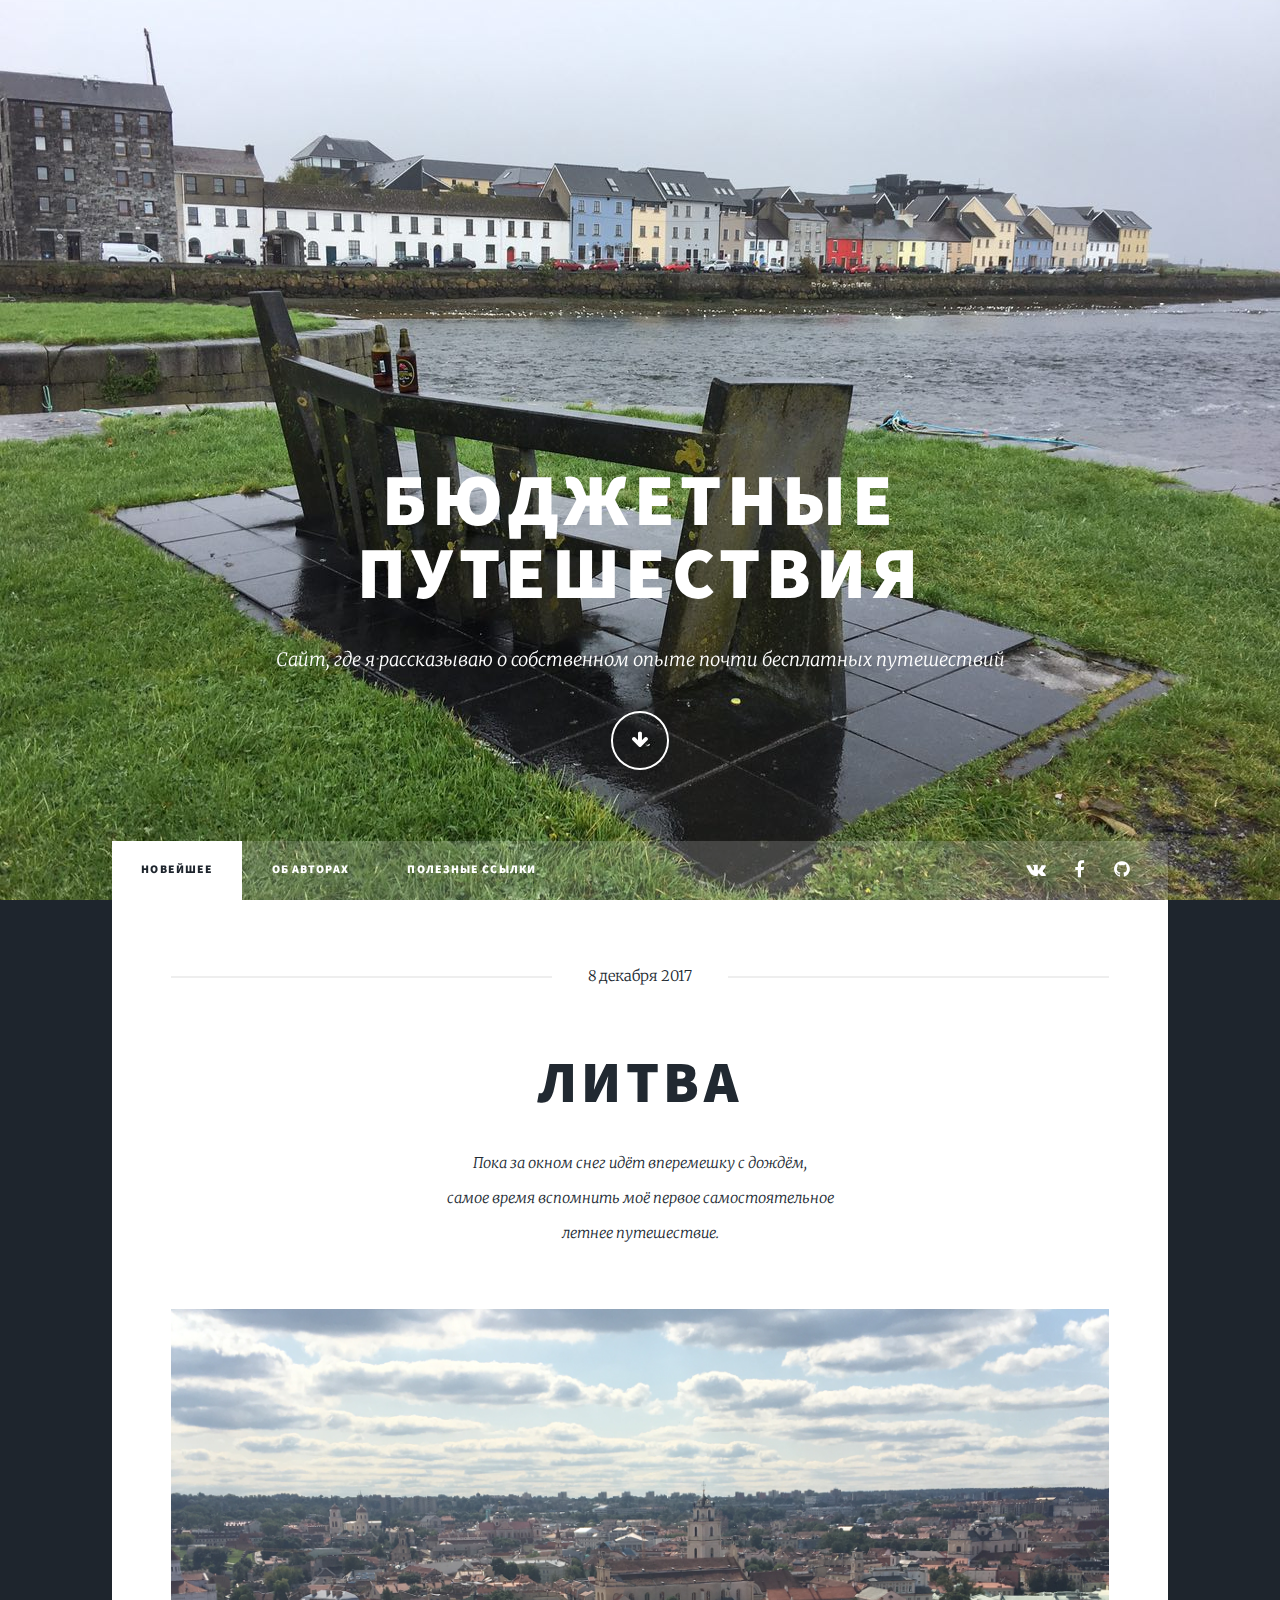
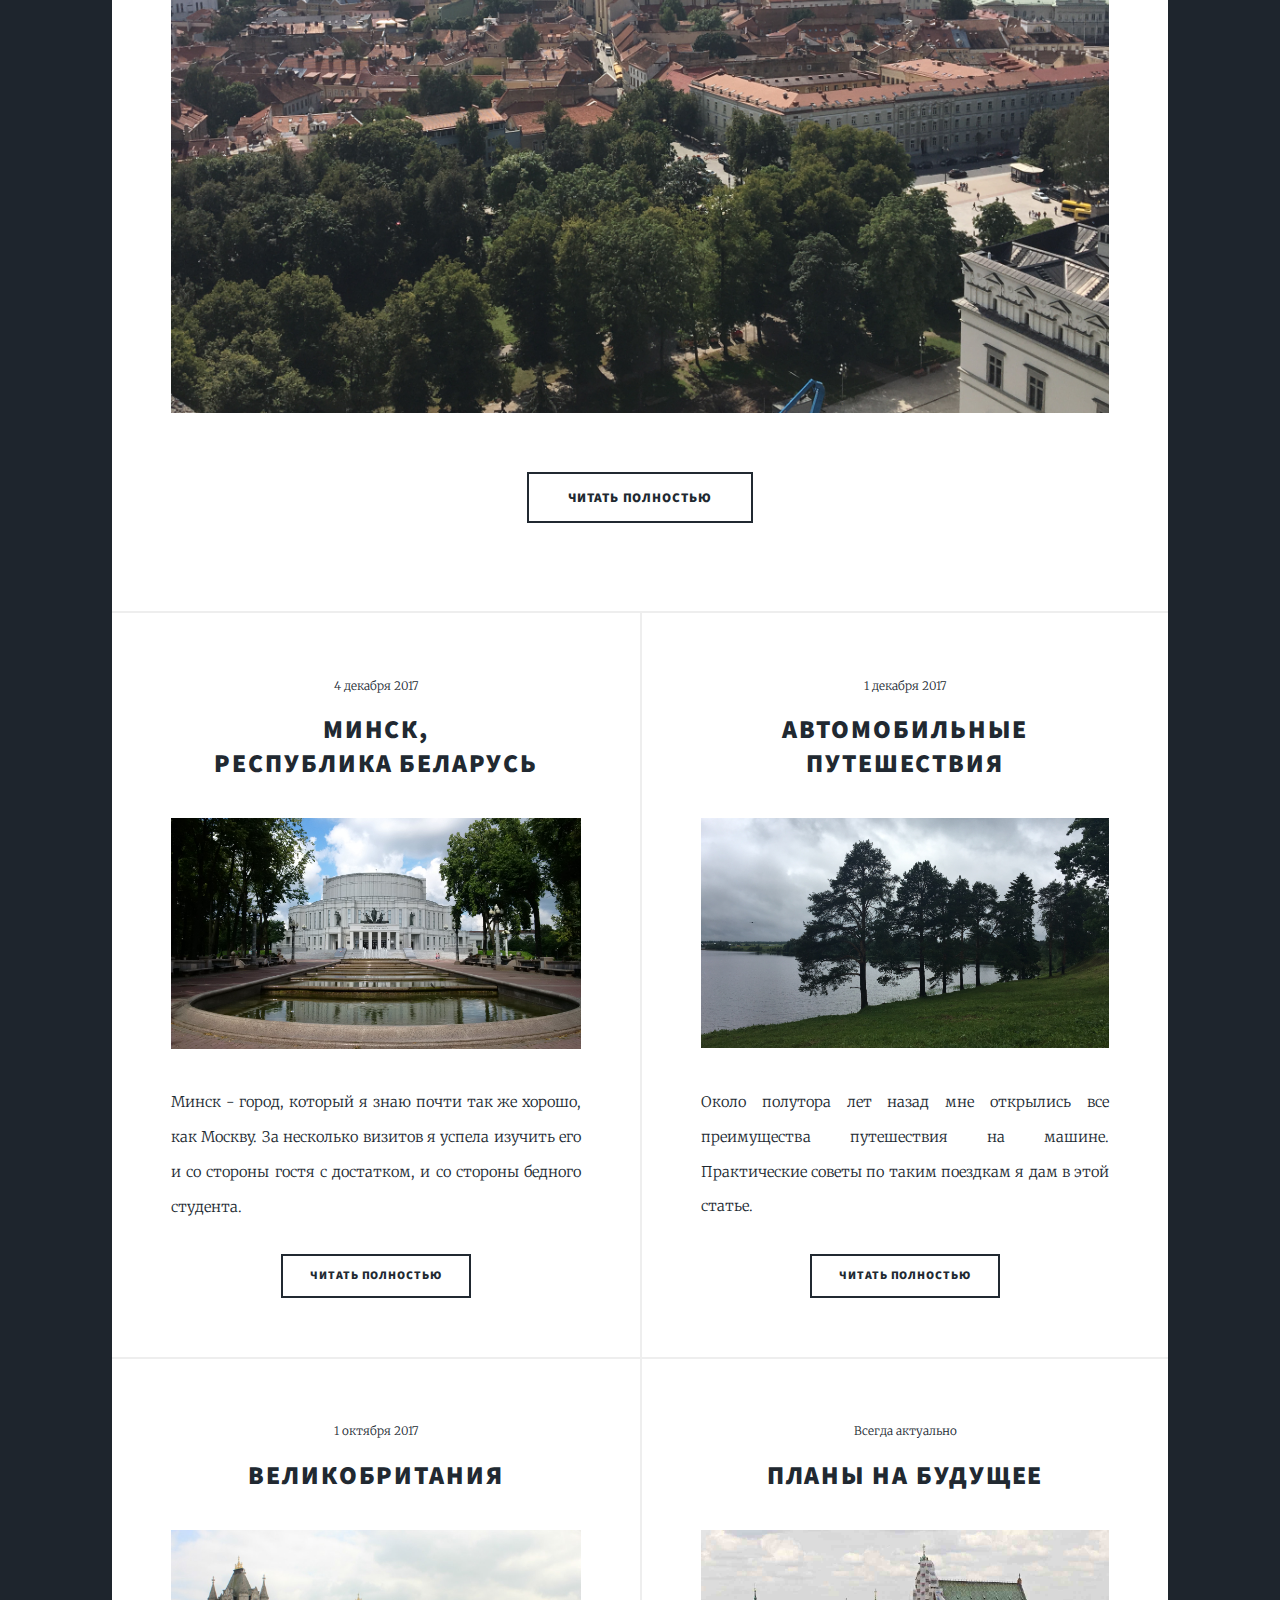
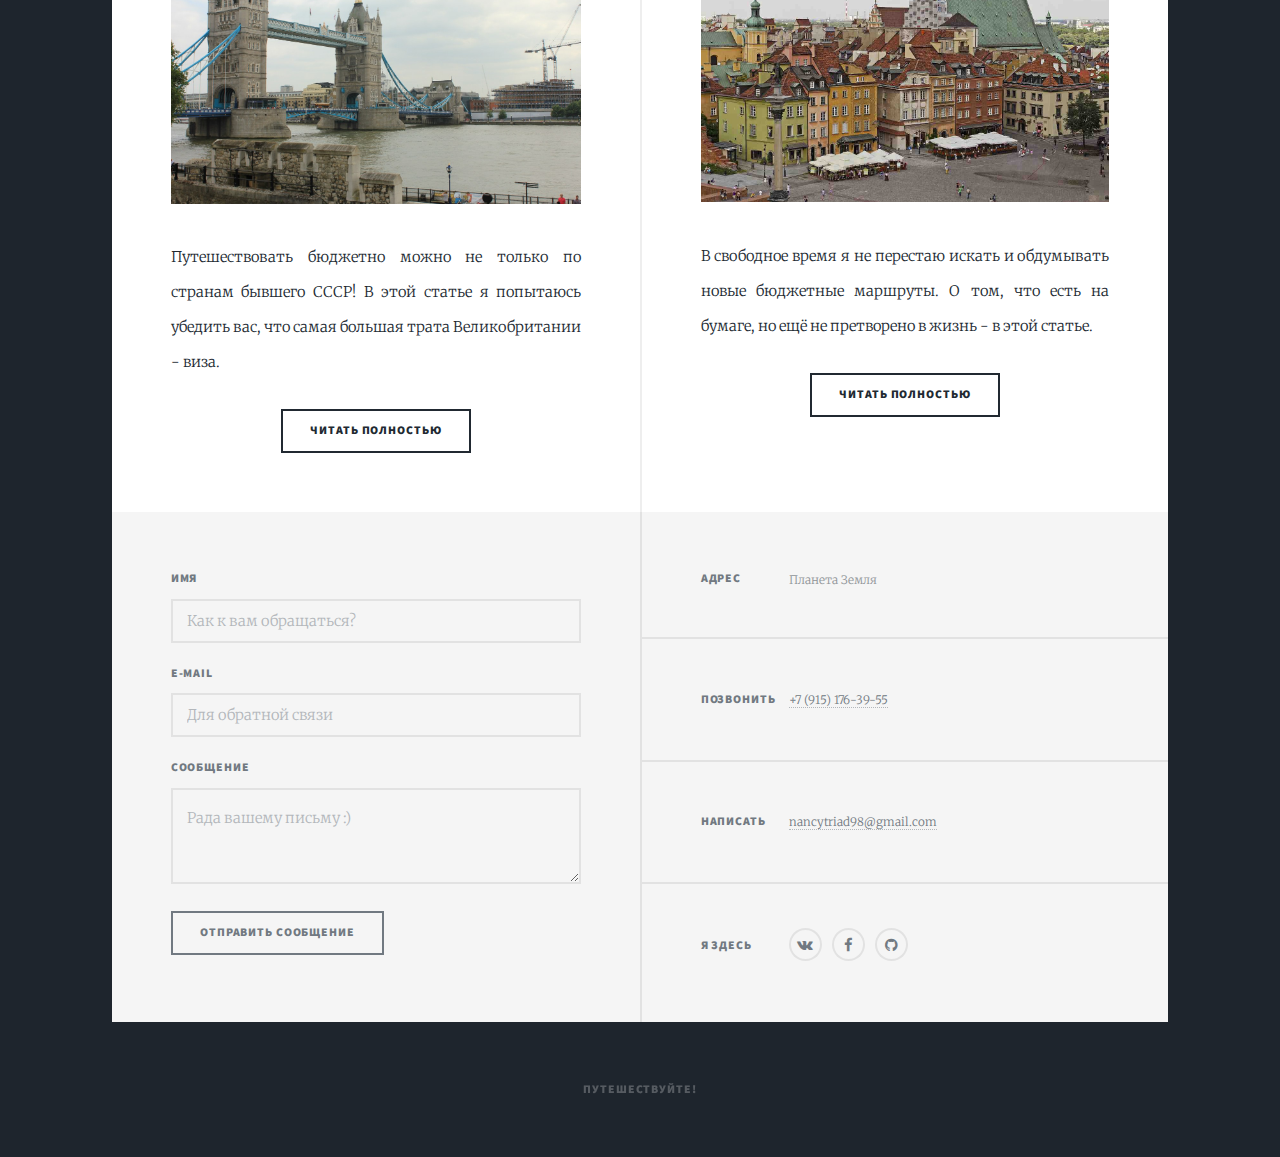
==== index.html @ ae3e9a53 "Update index.html" ====
<!DOCTYPE HTML>

<html>


				<head>
		<link href="images/favicon.ico" rel="shortcut icon" type="image/x-icon" />
		<title>Бюджетные путешествия</title>
		</head>

		<meta charset="utf-8" />
		<meta name="viewport" content="width=device-width, initial-scale=1, user-scalable=no" />
		<link rel="stylesheet" href="assets/css/main.css" />
		<noscript><link rel="stylesheet" href="assets/css/noscript.css" /></noscript>
	</head>
	<body class="is-loading">

		<!-- Wrapper -->
			<div id="wrapper" class="fade-in">

				<!-- Intro -->
					<div id="intro">
						<h1>Бюджетные<br />
						Путешествия</h1>
						<p>Сайт, где я рассказываю о собственном опыте почти бесплатных путешествий</p>
						<ul class="actions">
							<li><a href="#header" class="button icon solo fa-arrow-down scrolly">Continue</a></li>
						</ul>
					</div>

				<!-- Header -->
					<header id="header">
						<a href="index.html" class="logo">Бюджетные путешествия</a>
					</header>

				<!-- Nav -->
					<nav id="nav">
						<ul class="links">
							<li class="active"><a href="index.html">Новейшее</a></li>
							<li><a href="about.html">Об авторах</a></li>
							<li><a href="elements.html">Полезные ссылки</a></li>
						</ul>
						<ul class="icons">
							<li><a href="https://vk.com/nancytriad" target="_blank" class="icon fa-vk"><span class="label">VK</span></a></li>
							<li><a href="https://www.facebook.com/stacytriad" target="_blank" class="icon fa-facebook"><span class="label">Facebook</span></a></li>
							<li><a href="https://github.com/nancytriad" target="_blank" class="icon fa-github"><span class="label">GitHub</span></a></li>
						</ul>
					</nav>

				<!-- Main -->
					<div id="main">

						<!-- Featured Post -->
							<article class="post featured">
								<header class="major">
									<span class="date">8 декабря 2017</span>
									<h2><a href="vilnius.html"> Литва </a></h2>
									<p>Пока за окном снег идёт вперемешку с дождём, <br />
										самое время вспомнить моё первое самостоятельное <br />
										летнее путешествие.
								</p>
								</header>
								<a  class="image main"><img src="images/vilnius.jpg" alt="" /></a>
								<ul class="actions">
									<li><a href="vilnius.html" class="button big">Читать полностью</a></li>
								</ul>
							</article>

						<!-- Posts -->
							<section class="posts">
								<article>
									<header>
										<span class="date">4 декабря 2017</span>
										<h2><a href="#">Минск, </br>
											Республика Беларусь</a></h2>
									</header>
									<a href="#" class="image fit"><img src="images/minsk.jpg" alt="" /></a>
									<p>Минск - город, который я знаю почти так же хорошо, как Москву. За несколько визитов я успела изучить его и со стороны гостя с достатком, и со стороны бедного студента.</p>
									<ul class="actions">
										<li><a href="#" class="button">Читать полностью</a></li>
									</ul>
								</article>
								<article>
									<header>
										<span class="date">1 декабря 2017</span>
										<h2><a href="auto.html">Автомобильные путешествия</a></h2>
									</header>
									<a href="#" class="image fit"><img src="images/auto.jpg" alt="" /></a>
									<p>Около полутора лет назад мне открылись все преимущества путешествия на машине. Практические советы по таким поездкам я дам в этой статье. </p>
									<ul class="actions">
										<li><a href="auto.html" class="button">Читать полностью</a></li>
									</ul>
								</article>
								<article>
									<header>
										<span class="date">1 октября 2017</span>
										<h2><a href="#">Великобритания</a></h2>
									</header>
									<a href="#" class="image fit"><img src="images/ldn.jpg" alt="" /></a>
									<p>Путешествовать бюджетно можно не только по странам бывшего СССР! В этой статье я попытаюсь убедить вас, что самая большая трата Великобритании - виза. </p>
									<ul class="actions">
										<li><a href="#" class="button">Читать полностью</a></li>
									</ul>
								</article>
								<article>
									<header>
										<span class="date">Всегда актуально</span>
										<h2><a href="#">Планы на будущее</h2>
									</header>
									<a href="#" class="image fit"><img src="images/warsaw.jpeg" alt="" /></a>
									<p>В свободное время я не перестаю искать и обдумывать новые бюджетные маршруты. О том, что есть на бумаге, но ещё не претворено в жизнь - в этой статье.</p>
									<ul class="actions">
										<li><a href="#" class="button">Читать полностью</a></li>
									</ul>
								</article>




					</div>

				<!-- Footer -->
					<footer id="footer">
						<section>
							<form method="post" action="mailto:nancytriad98@gmail.com">

								<div class="field">
									<label for="name">Имя</label>
									<input type="text" name="name" id="name" placeholder="Как к вам обращаться?"/>

								</div>

								<div class="field">
									<label for="email">E-mail</label>
									<input type="text" name="email" id="email" placeholder="Для обратной связи"/>
								</div>
								<div class="field">
									<label for="message">Сообщение</label>
									<textarea name="message" id="message" rows="2" placeholder="Рада вашему письму :)"></textarea>
								</div>
								<ul class="actions">
									<li><input type="submit" value="Отправить сообщение" /></li>
								</ul>
							</form>
						</section>
						<section class="split contact">
							<section class="alt">
								<h3>Адрес</h3>
								<p>Планета Земля</p>
							</section>
							<section>
								<h3>Позвонить</h3>
								<p><a>+7 (915) 176-39-55</a></p>
							</section>
							<section>
								<h3>Написать</h3>
								<p><a href="#">nancytriad98@gmail.com</a></p>
							</section>
							<section>
								<h3>Я здесь</h3>
								<ul class="icons alt">
									<li><a href="https://vk.com/nancytriad" target="_blank" class="icon fa-vk"><span class="label">VK</span></a></li>
									<li><a href="https://www.facebook.com/stacytriad" target="_blank" class="icon fa-facebook"><span class="label">Facebook</span></a></li>
									<li><a href="https://github.com/nancytriad" target="_blank" class="icon fa-github"><span class="label">GitHub</span></a></li>
								</ul>
							</section>
						</section>
					</footer>

				<!-- Copyright -->
					<div id="copyright">
						<ul><li>Путешествуйте!</li></ul>
					</div>

			</div>

		<!-- Scripts -->
			<script src="assets/js/jquery.min.js"></script>
			<script src="assets/js/jquery.scrollex.min.js"></script>
			<script src="assets/js/jquery.scrolly.min.js"></script>
			<script src="assets/js/skel.min.js"></script>
			<script src="assets/js/util.js"></script>
			<script src="assets/js/main.js"></script>
			<script src="assets/js/nprogress.js"></script>

<link rel="stylesheet" type="text/css" href="assets/css/nprogress.css" />
<script>
 $('body').show();
 $('.version').text(NProgress.version);
 NProgress.start();
 setTimeout(function() { NProgress.done(); $('.fade').removeClass('out'); }, 1000);
 </script>

	</body>
</html>
---- assets/css/main.css ----
@import url(font-awesome.min.css);
@import url("https://fonts.googleapis.com/css?family=Merriweather:300,700,300italic,700italic|Source+Sans+Pro:900");

/*
	Massively by HTML5 UP
	html5up.net | @ajlkn
	Free for personal and commercial use under the CCA 3.0 license (html5up.net/license)
*/

/* Reset */

	html, body, div, span, applet, object, iframe, h1, h2, h3, h4, h5, h6, p, blockquote, pre, a, abbr, acronym, address, big, cite, code, del, dfn, em, img, ins, kbd, q, s, samp, small, strike, strong, sub, sup, tt, var, b, u, i, center, dl, dt, dd, ol, ul, li, fieldset, form, label, legend, table, caption, tbody, tfoot, thead, tr, th, td, article, aside, canvas, details, embed, figure, figcaption, footer, header, hgroup, menu, nav, output, ruby, section, summary, time, mark, audio, video {
		margin: 0;
		padding: 0;
		border: 0;
		font-size: 100%;
		font: inherit;
		vertical-align: baseline;
	}

	article, aside, details, figcaption, figure, footer, header, hgroup, menu, nav, section {
		display: block;
	}

	body {
		line-height: 1;
	}

	ol, ul {
		list-style: none;
	}

	blockquote, q {
		quotes: none;
	}

	blockquote:before, blockquote:after, q:before, q:after {
		content: '';
		content: none;
	}

	table {
		border-collapse: collapse;
		border-spacing: 0;
	}

	body {
		-webkit-text-size-adjust: none;
	}

/* Box Model */

	*, *:before, *:after {
		-moz-box-sizing: border-box;
		-webkit-box-sizing: border-box;
		box-sizing: border-box;
	}

/* Grid */

	.row {
		border-bottom: solid 1px transparent;
		-moz-box-sizing: border-box;
		-webkit-box-sizing: border-box;
		box-sizing: border-box;
	}

	.row > * {
		float: left;
		-moz-box-sizing: border-box;
		-webkit-box-sizing: border-box;
		box-sizing: border-box;
	}

	.row:after, .row:before {
		content: '';
		display: block;
		clear: both;
		height: 0;
	}

	.row.uniform > * > :first-child {
		margin-top: 0;
	}

	.row.uniform > * > :last-child {
		margin-bottom: 0;
	}

	.row.\30 \25 > * {
		padding: 0 0 0 0rem;
	}

	.row.\30 \25 {
		margin: 0 0 -1px 0rem;
	}

	.row.uniform.\30 \25 > * {
		padding: 0rem 0 0 0rem;
	}

	.row.uniform.\30 \25 {
		margin: 0rem 0 -1px 0rem;
	}

	.row > * {
		padding: 0 0 0 1.5rem;
	}

	.row {
		margin: 0 0 -1px -1.5rem;
	}

	.row.uniform > * {
		padding: 1.5rem 0 0 1.5rem;
	}

	.row.uniform {
		margin: -1.5rem 0 -1px -1.5rem;
	}

	.row.\32 00\25 > * {
		padding: 0 0 0 3rem;
	}

	.row.\32 00\25 {
		margin: 0 0 -1px -3rem;
	}

	.row.uniform.\32 00\25 > * {
		padding: 3rem 0 0 3rem;
	}

	.row.uniform.\32 00\25 {
		margin: -3rem 0 -1px -3rem;
	}

	.row.\31 50\25 > * {
		padding: 0 0 0 2.25rem;
	}

	.row.\31 50\25 {
		margin: 0 0 -1px -2.25rem;
	}

	.row.uniform.\31 50\25 > * {
		padding: 2.25rem 0 0 2.25rem;
	}

	.row.uniform.\31 50\25 {
		margin: -2.25rem 0 -1px -2.25rem;
	}

	.row.\35 0\25 > * {
		padding: 0 0 0 0.75rem;
	}

	.row.\35 0\25 {
		margin: 0 0 -1px -0.75rem;
	}

	.row.uniform.\35 0\25 > * {
		padding: 0.75rem 0 0 0.75rem;
	}

	.row.uniform.\35 0\25 {
		margin: -0.75rem 0 -1px -0.75rem;
	}

	.row.\32 5\25 > * {
		padding: 0 0 0 0.375rem;
	}

	.row.\32 5\25 {
		margin: 0 0 -1px -0.375rem;
	}

	.row.uniform.\32 5\25 > * {
		padding: 0.375rem 0 0 0.375rem;
	}

	.row.uniform.\32 5\25 {
		margin: -0.375rem 0 -1px -0.375rem;
	}

	.\31 2u, .\31 2u\24 {
		width: 100%;
		clear: none;
		margin-left: 0;
	}

	.\31 1u, .\31 1u\24 {
		width: 91.6666666667%;
		clear: none;
		margin-left: 0;
	}

	.\31 0u, .\31 0u\24 {
		width: 83.3333333333%;
		clear: none;
		margin-left: 0;
	}

	.\39 u, .\39 u\24 {
		width: 75%;
		clear: none;
		margin-left: 0;
	}

	.\38 u, .\38 u\24 {
		width: 66.6666666667%;
		clear: none;
		margin-left: 0;
	}

	.\37 u, .\37 u\24 {
		width: 58.3333333333%;
		clear: none;
		margin-left: 0;
	}

	.\36 u, .\36 u\24 {
		width: 50%;
		clear: none;
		margin-left: 0;
	}

	.\35 u, .\35 u\24 {
		width: 41.6666666667%;
		clear: none;
		margin-left: 0;
	}

	.\34 u, .\34 u\24 {
		width: 33.3333333333%;
		clear: none;
		margin-left: 0;
	}

	.\33 u, .\33 u\24 {
		width: 25%;
		clear: none;
		margin-left: 0;
	}

	.\32 u, .\32 u\24 {
		width: 16.6666666667%;
		clear: none;
		margin-left: 0;
	}

	.\31 u, .\31 u\24 {
		width: 8.3333333333%;
		clear: none;
		margin-left: 0;
	}

	.\31 2u\24 + *,
	.\31 1u\24 + *,
	.\31 0u\24 + *,
	.\39 u\24 + *,
	.\38 u\24 + *,
	.\37 u\24 + *,
	.\36 u\24 + *,
	.\35 u\24 + *,
	.\34 u\24 + *,
	.\33 u\24 + *,
	.\32 u\24 + *,
	.\31 u\24 + * {
		clear: left;
	}

	.\-11u {
		margin-left: 91.66667%;
	}

	.\-10u {
		margin-left: 83.33333%;
	}

	.\-9u {
		margin-left: 75%;
	}

	.\-8u {
		margin-left: 66.66667%;
	}

	.\-7u {
		margin-left: 58.33333%;
	}

	.\-6u {
		margin-left: 50%;
	}

	.\-5u {
		margin-left: 41.66667%;
	}

	.\-4u {
		margin-left: 33.33333%;
	}

	.\-3u {
		margin-left: 25%;
	}

	.\-2u {
		margin-left: 16.66667%;
	}

	.\-1u {
		margin-left: 8.33333%;
	}

	@media screen and (max-width: 1680px) {

		.row > * {
			padding: 0 0 0 1.5rem;
		}

		.row {
			margin: 0 0 -1px -1.5rem;
		}

		.row.uniform > * {
			padding: 1.5rem 0 0 1.5rem;
		}

		.row.uniform {
			margin: -1.5rem 0 -1px -1.5rem;
		}

		.row.\32 00\25 > * {
			padding: 0 0 0 3rem;
		}

		.row.\32 00\25 {
			margin: 0 0 -1px -3rem;
		}

		.row.uniform.\32 00\25 > * {
			padding: 3rem 0 0 3rem;
		}

		.row.uniform.\32 00\25 {
			margin: -3rem 0 -1px -3rem;
		}

		.row.\31 50\25 > * {
			padding: 0 0 0 2.25rem;
		}

		.row.\31 50\25 {
			margin: 0 0 -1px -2.25rem;
		}

		.row.uniform.\31 50\25 > * {
			padding: 2.25rem 0 0 2.25rem;
		}

		.row.uniform.\31 50\25 {
			margin: -2.25rem 0 -1px -2.25rem;
		}

		.row.\35 0\25 > * {
			padding: 0 0 0 0.75rem;
		}

		.row.\35 0\25 {
			margin: 0 0 -1px -0.75rem;
		}

		.row.uniform.\35 0\25 > * {
			padding: 0.75rem 0 0 0.75rem;
		}

		.row.uniform.\35 0\25 {
			margin: -0.75rem 0 -1px -0.75rem;
		}

		.row.\32 5\25 > * {
			padding: 0 0 0 0.375rem;
		}

		.row.\32 5\25 {
			margin: 0 0 -1px -0.375rem;
		}

		.row.uniform.\32 5\25 > * {
			padding: 0.375rem 0 0 0.375rem;
		}

		.row.uniform.\32 5\25 {
			margin: -0.375rem 0 -1px -0.375rem;
		}

		.\31 2u\28xlarge\29, .\31 2u\24\28xlarge\29 {
			width: 100%;
			clear: none;
			margin-left: 0;
		}

		.\31 1u\28xlarge\29, .\31 1u\24\28xlarge\29 {
			width: 91.6666666667%;
			clear: none;
			margin-left: 0;
		}

		.\31 0u\28xlarge\29, .\31 0u\24\28xlarge\29 {
			width: 83.3333333333%;
			clear: none;
			margin-left: 0;
		}

		.\39 u\28xlarge\29, .\39 u\24\28xlarge\29 {
			width: 75%;
			clear: none;
			margin-left: 0;
		}

		.\38 u\28xlarge\29, .\38 u\24\28xlarge\29 {
			width: 66.6666666667%;
			clear: none;
			margin-left: 0;
		}

		.\37 u\28xlarge\29, .\37 u\24\28xlarge\29 {
			width: 58.3333333333%;
			clear: none;
			margin-left: 0;
		}

		.\36 u\28xlarge\29, .\36 u\24\28xlarge\29 {
			width: 50%;
			clear: none;
			margin-left: 0;
		}

		.\35 u\28xlarge\29, .\35 u\24\28xlarge\29 {
			width: 41.6666666667%;
			clear: none;
			margin-left: 0;
		}

		.\34 u\28xlarge\29, .\34 u\24\28xlarge\29 {
			width: 33.3333333333%;
			clear: none;
			margin-left: 0;
		}

		.\33 u\28xlarge\29, .\33 u\24\28xlarge\29 {
			width: 25%;
			clear: none;
			margin-left: 0;
		}

		.\32 u\28xlarge\29, .\32 u\24\28xlarge\29 {
			width: 16.6666666667%;
			clear: none;
			margin-left: 0;
		}

		.\31 u\28xlarge\29, .\31 u\24\28xlarge\29 {
			width: 8.3333333333%;
			clear: none;
			margin-left: 0;
		}

		.\31 2u\24\28xlarge\29 + *,
		.\31 1u\24\28xlarge\29 + *,
		.\31 0u\24\28xlarge\29 + *,
		.\39 u\24\28xlarge\29 + *,
		.\38 u\24\28xlarge\29 + *,
		.\37 u\24\28xlarge\29 + *,
		.\36 u\24\28xlarge\29 + *,
		.\35 u\24\28xlarge\29 + *,
		.\34 u\24\28xlarge\29 + *,
		.\33 u\24\28xlarge\29 + *,
		.\32 u\24\28xlarge\29 + *,
		.\31 u\24\28xlarge\29 + * {
			clear: left;
		}

		.\-11u\28xlarge\29 {
			margin-left: 91.66667%;
		}

		.\-10u\28xlarge\29 {
			margin-left: 83.33333%;
		}

		.\-9u\28xlarge\29 {
			margin-left: 75%;
		}

		.\-8u\28xlarge\29 {
			margin-left: 66.66667%;
		}

		.\-7u\28xlarge\29 {
			margin-left: 58.33333%;
		}

		.\-6u\28xlarge\29 {
			margin-left: 50%;
		}

		.\-5u\28xlarge\29 {
			margin-left: 41.66667%;
		}

		.\-4u\28xlarge\29 {
			margin-left: 33.33333%;
		}

		.\-3u\28xlarge\29 {
			margin-left: 25%;
		}

		.\-2u\28xlarge\29 {
			margin-left: 16.66667%;
		}

		.\-1u\28xlarge\29 {
			margin-left: 8.33333%;
		}

	}

	@media screen and (max-width: 1280px) {

		.row > * {
			padding: 0 0 0 1.5rem;
		}

		.row {
			margin: 0 0 -1px -1.5rem;
		}

		.row.uniform > * {
			padding: 1.5rem 0 0 1.5rem;
		}

		.row.uniform {
			margin: -1.5rem 0 -1px -1.5rem;
		}

		.row.\32 00\25 > * {
			padding: 0 0 0 3rem;
		}

		.row.\32 00\25 {
			margin: 0 0 -1px -3rem;
		}

		.row.uniform.\32 00\25 > * {
			padding: 3rem 0 0 3rem;
		}

		.row.uniform.\32 00\25 {
			margin: -3rem 0 -1px -3rem;
		}

		.row.\31 50\25 > * {
			padding: 0 0 0 2.25rem;
		}

		.row.\31 50\25 {
			margin: 0 0 -1px -2.25rem;
		}

		.row.uniform.\31 50\25 > * {
			padding: 2.25rem 0 0 2.25rem;
		}

		.row.uniform.\31 50\25 {
			margin: -2.25rem 0 -1px -2.25rem;
		}

		.row.\35 0\25 > * {
			padding: 0 0 0 0.75rem;
		}

		.row.\35 0\25 {
			margin: 0 0 -1px -0.75rem;
		}

		.row.uniform.\35 0\25 > * {
			padding: 0.75rem 0 0 0.75rem;
		}

		.row.uniform.\35 0\25 {
			margin: -0.75rem 0 -1px -0.75rem;
		}

		.row.\32 5\25 > * {
			padding: 0 0 0 0.375rem;
		}

		.row.\32 5\25 {
			margin: 0 0 -1px -0.375rem;
		}

		.row.uniform.\32 5\25 > * {
			padding: 0.375rem 0 0 0.375rem;
		}

		.row.uniform.\32 5\25 {
			margin: -0.375rem 0 -1px -0.375rem;
		}

		.\31 2u\28large\29, .\31 2u\24\28large\29 {
			width: 100%;
			clear: none;
			margin-left: 0;
		}

		.\31 1u\28large\29, .\31 1u\24\28large\29 {
			width: 91.6666666667%;
			clear: none;
			margin-left: 0;
		}

		.\31 0u\28large\29, .\31 0u\24\28large\29 {
			width: 83.3333333333%;
			clear: none;
			margin-left: 0;
		}

		.\39 u\28large\29, .\39 u\24\28large\29 {
			width: 75%;
			clear: none;
			margin-left: 0;
		}

		.\38 u\28large\29, .\38 u\24\28large\29 {
			width: 66.6666666667%;
			clear: none;
			margin-left: 0;
		}

		.\37 u\28large\29, .\37 u\24\28large\29 {
			width: 58.3333333333%;
			clear: none;
			margin-left: 0;
		}

		.\36 u\28large\29, .\36 u\24\28large\29 {
			width: 50%;
			clear: none;
			margin-left: 0;
		}

		.\35 u\28large\29, .\35 u\24\28large\29 {
			width: 41.6666666667%;
			clear: none;
			margin-left: 0;
		}

		.\34 u\28large\29, .\34 u\24\28large\29 {
			width: 33.3333333333%;
			clear: none;
			margin-left: 0;
		}

		.\33 u\28large\29, .\33 u\24\28large\29 {
			width: 25%;
			clear: none;
			margin-left: 0;
		}

		.\32 u\28large\29, .\32 u\24\28large\29 {
			width: 16.6666666667%;
			clear: none;
			margin-left: 0;
		}

		.\31 u\28large\29, .\31 u\24\28large\29 {
			width: 8.3333333333%;
			clear: none;
			margin-left: 0;
		}

		.\31 2u\24\28large\29 + *,
		.\31 1u\24\28large\29 + *,
		.\31 0u\24\28large\29 + *,
		.\39 u\24\28large\29 + *,
		.\38 u\24\28large\29 + *,
		.\37 u\24\28large\29 + *,
		.\36 u\24\28large\29 + *,
		.\35 u\24\28large\29 + *,
		.\34 u\24\28large\29 + *,
		.\33 u\24\28large\29 + *,
		.\32 u\24\28large\29 + *,
		.\31 u\24\28large\29 + * {
			clear: left;
		}

		.\-11u\28large\29 {
			margin-left: 91.66667%;
		}

		.\-10u\28large\29 {
			margin-left: 83.33333%;
		}

		.\-9u\28large\29 {
			margin-left: 75%;
		}

		.\-8u\28large\29 {
			margin-left: 66.66667%;
		}

		.\-7u\28large\29 {
			margin-left: 58.33333%;
		}

		.\-6u\28large\29 {
			margin-left: 50%;
		}

		.\-5u\28large\29 {
			margin-left: 41.66667%;
		}

		.\-4u\28large\29 {
			margin-left: 33.33333%;
		}

		.\-3u\28large\29 {
			margin-left: 25%;
		}

		.\-2u\28large\29 {
			margin-left: 16.66667%;
		}

		.\-1u\28large\29 {
			margin-left: 8.33333%;
		}

	}

	@media screen and (max-width: 980px) {

		.row > * {
			padding: 0 0 0 1.5rem;
		}

		.row {
			margin: 0 0 -1px -1.5rem;
		}

		.row.uniform > * {
			padding: 1.5rem 0 0 1.5rem;
		}

		.row.uniform {
			margin: -1.5rem 0 -1px -1.5rem;
		}

		.row.\32 00\25 > * {
			padding: 0 0 0 3rem;
		}

		.row.\32 00\25 {
			margin: 0 0 -1px -3rem;
		}

		.row.uniform.\32 00\25 > * {
			padding: 3rem 0 0 3rem;
		}

		.row.uniform.\32 00\25 {
			margin: -3rem 0 -1px -3rem;
		}

		.row.\31 50\25 > * {
			padding: 0 0 0 2.25rem;
		}

		.row.\31 50\25 {
			margin: 0 0 -1px -2.25rem;
		}

		.row.uniform.\31 50\25 > * {
			padding: 2.25rem 0 0 2.25rem;
		}

		.row.uniform.\31 50\25 {
			margin: -2.25rem 0 -1px -2.25rem;
		}

		.row.\35 0\25 > * {
			padding: 0 0 0 0.75rem;
		}

		.row.\35 0\25 {
			margin: 0 0 -1px -0.75rem;
		}

		.row.uniform.\35 0\25 > * {
			padding: 0.75rem 0 0 0.75rem;
		}

		.row.uniform.\35 0\25 {
			margin: -0.75rem 0 -1px -0.75rem;
		}

		.row.\32 5\25 > * {
			padding: 0 0 0 0.375rem;
		}

		.row.\32 5\25 {
			margin: 0 0 -1px -0.375rem;
		}

		.row.uniform.\32 5\25 > * {
			padding: 0.375rem 0 0 0.375rem;
		}

		.row.uniform.\32 5\25 {
			margin: -0.375rem 0 -1px -0.375rem;
		}

		.\31 2u\28medium\29, .\31 2u\24\28medium\29 {
			width: 100%;
			clear: none;
			margin-left: 0;
		}

		.\31 1u\28medium\29, .\31 1u\24\28medium\29 {
			width: 91.6666666667%;
			clear: none;
			margin-left: 0;
		}

		.\31 0u\28medium\29, .\31 0u\24\28medium\29 {
			width: 83.3333333333%;
			clear: none;
			margin-left: 0;
		}

		.\39 u\28medium\29, .\39 u\24\28medium\29 {
			width: 75%;
			clear: none;
			margin-left: 0;
		}

		.\38 u\28medium\29, .\38 u\24\28medium\29 {
			width: 66.6666666667%;
			clear: none;
			margin-left: 0;
		}

		.\37 u\28medium\29, .\37 u\24\28medium\29 {
			width: 58.3333333333%;
			clear: none;
			margin-left: 0;
		}

		.\36 u\28medium\29, .\36 u\24\28medium\29 {
			width: 50%;
			clear: none;
			margin-left: 0;
		}

		.\35 u\28medium\29, .\35 u\24\28medium\29 {
			width: 41.6666666667%;
			clear: none;
			margin-left: 0;
		}

		.\34 u\28medium\29, .\34 u\24\28medium\29 {
			width: 33.3333333333%;
			clear: none;
			margin-left: 0;
		}

		.\33 u\28medium\29, .\33 u\24\28medium\29 {
			width: 25%;
			clear: none;
			margin-left: 0;
		}

		.\32 u\28medium\29, .\32 u\24\28medium\29 {
			width: 16.6666666667%;
			clear: none;
			margin-left: 0;
		}

		.\31 u\28medium\29, .\31 u\24\28medium\29 {
			width: 8.3333333333%;
			clear: none;
			margin-left: 0;
		}

		.\31 2u\24\28medium\29 + *,
		.\31 1u\24\28medium\29 + *,
		.\31 0u\24\28medium\29 + *,
		.\39 u\24\28medium\29 + *,
		.\38 u\24\28medium\29 + *,
		.\37 u\24\28medium\29 + *,
		.\36 u\24\28medium\29 + *,
		.\35 u\24\28medium\29 + *,
		.\34 u\24\28medium\29 + *,
		.\33 u\24\28medium\29 + *,
		.\32 u\24\28medium\29 + *,
		.\31 u\24\28medium\29 + * {
			clear: left;
		}

		.\-11u\28medium\29 {
			margin-left: 91.66667%;
		}

		.\-10u\28medium\29 {
			margin-left: 83.33333%;
		}

		.\-9u\28medium\29 {
			margin-left: 75%;
		}

		.\-8u\28medium\29 {
			margin-left: 66.66667%;
		}

		.\-7u\28medium\29 {
			margin-left: 58.33333%;
		}

		.\-6u\28medium\29 {
			margin-left: 50%;
		}

		.\-5u\28medium\29 {
			margin-left: 41.66667%;
		}

		.\-4u\28medium\29 {
			margin-left: 33.33333%;
		}

		.\-3u\28medium\29 {
			margin-left: 25%;
		}

		.\-2u\28medium\29 {
			margin-left: 16.66667%;
		}

		.\-1u\28medium\29 {
			margin-left: 8.33333%;
		}

	}

	@media screen and (max-width: 736px) {

		.row > * {
			padding: 0 0 0 1.5rem;
		}

		.row {
			margin: 0 0 -1px -1.5rem;
		}

		.row.uniform > * {
			padding: 1.5rem 0 0 1.5rem;
		}

		.row.uniform {
			margin: -1.5rem 0 -1px -1.5rem;
		}

		.row.\32 00\25 > * {
			padding: 0 0 0 3rem;
		}

		.row.\32 00\25 {
			margin: 0 0 -1px -3rem;
		}

		.row.uniform.\32 00\25 > * {
			padding: 3rem 0 0 3rem;
		}

		.row.uniform.\32 00\25 {
			margin: -3rem 0 -1px -3rem;
		}

		.row.\31 50\25 > * {
			padding: 0 0 0 2.25rem;
		}

		.row.\31 50\25 {
			margin: 0 0 -1px -2.25rem;
		}

		.row.uniform.\31 50\25 > * {
			padding: 2.25rem 0 0 2.25rem;
		}

		.row.uniform.\31 50\25 {
			margin: -2.25rem 0 -1px -2.25rem;
		}

		.row.\35 0\25 > * {
			padding: 0 0 0 0.75rem;
		}

		.row.\35 0\25 {
			margin: 0 0 -1px -0.75rem;
		}

		.row.uniform.\35 0\25 > * {
			padding: 0.75rem 0 0 0.75rem;
		}

		.row.uniform.\35 0\25 {
			margin: -0.75rem 0 -1px -0.75rem;
		}

		.row.\32 5\25 > * {
			padding: 0 0 0 0.375rem;
		}

		.row.\32 5\25 {
			margin: 0 0 -1px -0.375rem;
		}

		.row.uniform.\32 5\25 > * {
			padding: 0.375rem 0 0 0.375rem;
		}

		.row.uniform.\32 5\25 {
			margin: -0.375rem 0 -1px -0.375rem;
		}

		.\31 2u\28small\29, .\31 2u\24\28small\29 {
			width: 100%;
			clear: none;
			margin-left: 0;
		}

		.\31 1u\28small\29, .\31 1u\24\28small\29 {
			width: 91.6666666667%;
			clear: none;
			margin-left: 0;
		}

		.\31 0u\28small\29, .\31 0u\24\28small\29 {
			width: 83.3333333333%;
			clear: none;
			margin-left: 0;
		}

		.\39 u\28small\29, .\39 u\24\28small\29 {
			width: 75%;
			clear: none;
			margin-left: 0;
		}

		.\38 u\28small\29, .\38 u\24\28small\29 {
			width: 66.6666666667%;
			clear: none;
			margin-left: 0;
		}

		.\37 u\28small\29, .\37 u\24\28small\29 {
			width: 58.3333333333%;
			clear: none;
			margin-left: 0;
		}

		.\36 u\28small\29, .\36 u\24\28small\29 {
			width: 50%;
			clear: none;
			margin-left: 0;
		}

		.\35 u\28small\29, .\35 u\24\28small\29 {
			width: 41.6666666667%;
			clear: none;
			margin-left: 0;
		}

		.\34 u\28small\29, .\34 u\24\28small\29 {
			width: 33.3333333333%;
			clear: none;
			margin-left: 0;
		}

		.\33 u\28small\29, .\33 u\24\28small\29 {
			width: 25%;
			clear: none;
			margin-left: 0;
		}

		.\32 u\28small\29, .\32 u\24\28small\29 {
			width: 16.6666666667%;
			clear: none;
			margin-left: 0;
		}

		.\31 u\28small\29, .\31 u\24\28small\29 {
			width: 8.3333333333%;
			clear: none;
			margin-left: 0;
		}

		.\31 2u\24\28small\29 + *,
		.\31 1u\24\28small\29 + *,
		.\31 0u\24\28small\29 + *,
		.\39 u\24\28small\29 + *,
		.\38 u\24\28small\29 + *,
		.\37 u\24\28small\29 + *,
		.\36 u\24\28small\29 + *,
		.\35 u\24\28small\29 + *,
		.\34 u\24\28small\29 + *,
		.\33 u\24\28small\29 + *,
		.\32 u\24\28small\29 + *,
		.\31 u\24\28small\29 + * {
			clear: left;
		}

		.\-11u\28small\29 {
			margin-left: 91.66667%;
		}

		.\-10u\28small\29 {
			margin-left: 83.33333%;
		}

		.\-9u\28small\29 {
			margin-left: 75%;
		}

		.\-8u\28small\29 {
			margin-left: 66.66667%;
		}

		.\-7u\28small\29 {
			margin-left: 58.33333%;
		}

		.\-6u\28small\29 {
			margin-left: 50%;
		}

		.\-5u\28small\29 {
			margin-left: 41.66667%;
		}

		.\-4u\28small\29 {
			margin-left: 33.33333%;
		}

		.\-3u\28small\29 {
			margin-left: 25%;
		}

		.\-2u\28small\29 {
			margin-left: 16.66667%;
		}

		.\-1u\28small\29 {
			margin-left: 8.33333%;
		}

	}

	@media screen and (max-width: 480px) {

		.row > * {
			padding: 0 0 0 1.5rem;
		}

		.row {
			margin: 0 0 -1px -1.5rem;
		}

		.row.uniform > * {
			padding: 1.5rem 0 0 1.5rem;
		}

		.row.uniform {
			margin: -1.5rem 0 -1px -1.5rem;
		}

		.row.\32 00\25 > * {
			padding: 0 0 0 3rem;
		}

		.row.\32 00\25 {
			margin: 0 0 -1px -3rem;
		}

		.row.uniform.\32 00\25 > * {
			padding: 3rem 0 0 3rem;
		}

		.row.uniform.\32 00\25 {
			margin: -3rem 0 -1px -3rem;
		}

		.row.\31 50\25 > * {
			padding: 0 0 0 2.25rem;
		}

		.row.\31 50\25 {
			margin: 0 0 -1px -2.25rem;
		}

		.row.uniform.\31 50\25 > * {
			padding: 2.25rem 0 0 2.25rem;
		}

		.row.uniform.\31 50\25 {
			margin: -2.25rem 0 -1px -2.25rem;
		}

		.row.\35 0\25 > * {
			padding: 0 0 0 0.75rem;
		}

		.row.\35 0\25 {
			margin: 0 0 -1px -0.75rem;
		}

		.row.uniform.\35 0\25 > * {
			padding: 0.75rem 0 0 0.75rem;
		}

		.row.uniform.\35 0\25 {
			margin: -0.75rem 0 -1px -0.75rem;
		}

		.row.\32 5\25 > * {
			padding: 0 0 0 0.375rem;
		}

		.row.\32 5\25 {
			margin: 0 0 -1px -0.375rem;
		}

		.row.uniform.\32 5\25 > * {
			padding: 0.375rem 0 0 0.375rem;
		}

		.row.uniform.\32 5\25 {
			margin: -0.375rem 0 -1px -0.375rem;
		}

		.\31 2u\28xsmall\29, .\31 2u\24\28xsmall\29 {
			width: 100%;
			clear: none;
			margin-left: 0;
		}

		.\31 1u\28xsmall\29, .\31 1u\24\28xsmall\29 {
			width: 91.6666666667%;
			clear: none;
			margin-left: 0;
		}

		.\31 0u\28xsmall\29, .\31 0u\24\28xsmall\29 {
			width: 83.3333333333%;
			clear: none;
			margin-left: 0;
		}

		.\39 u\28xsmall\29, .\39 u\24\28xsmall\29 {
			width: 75%;
			clear: none;
			margin-left: 0;
		}

		.\38 u\28xsmall\29, .\38 u\24\28xsmall\29 {
			width: 66.6666666667%;
			clear: none;
			margin-left: 0;
		}

		.\37 u\28xsmall\29, .\37 u\24\28xsmall\29 {
			width: 58.3333333333%;
			clear: none;
			margin-left: 0;
		}

		.\36 u\28xsmall\29, .\36 u\24\28xsmall\29 {
			width: 50%;
			clear: none;
			margin-left: 0;
		}

		.\35 u\28xsmall\29, .\35 u\24\28xsmall\29 {
			width: 41.6666666667%;
			clear: none;
			margin-left: 0;
		}

		.\34 u\28xsmall\29, .\34 u\24\28xsmall\29 {
			width: 33.3333333333%;
			clear: none;
			margin-left: 0;
		}

		.\33 u\28xsmall\29, .\33 u\24\28xsmall\29 {
			width: 25%;
			clear: none;
			margin-left: 0;
		}

		.\32 u\28xsmall\29, .\32 u\24\28xsmall\29 {
			width: 16.6666666667%;
			clear: none;
			margin-left: 0;
		}

		.\31 u\28xsmall\29, .\31 u\24\28xsmall\29 {
			width: 8.3333333333%;
			clear: none;
			margin-left: 0;
		}

		.\31 2u\24\28xsmall\29 + *,
		.\31 1u\24\28xsmall\29 + *,
		.\31 0u\24\28xsmall\29 + *,
		.\39 u\24\28xsmall\29 + *,
		.\38 u\24\28xsmall\29 + *,
		.\37 u\24\28xsmall\29 + *,
		.\36 u\24\28xsmall\29 + *,
		.\35 u\24\28xsmall\29 + *,
		.\34 u\24\28xsmall\29 + *,
		.\33 u\24\28xsmall\29 + *,
		.\32 u\24\28xsmall\29 + *,
		.\31 u\24\28xsmall\29 + * {
			clear: left;
		}

		.\-11u\28xsmall\29 {
			margin-left: 91.66667%;
		}

		.\-10u\28xsmall\29 {
			margin-left: 83.33333%;
		}

		.\-9u\28xsmall\29 {
			margin-left: 75%;
		}

		.\-8u\28xsmall\29 {
			margin-left: 66.66667%;
		}

		.\-7u\28xsmall\29 {
			margin-left: 58.33333%;
		}

		.\-6u\28xsmall\29 {
			margin-left: 50%;
		}

		.\-5u\28xsmall\29 {
			margin-left: 41.66667%;
		}

		.\-4u\28xsmall\29 {
			margin-left: 33.33333%;
		}

		.\-3u\28xsmall\29 {
			margin-left: 25%;
		}

		.\-2u\28xsmall\29 {
			margin-left: 16.66667%;
		}

		.\-1u\28xsmall\29 {
			margin-left: 8.33333%;
		}

	}

	@media screen and (max-width: 360px) {

		.row > * {
			padding: 0 0 0 1.5rem;
		}

		.row {
			margin: 0 0 -1px -1.5rem;
		}

		.row.uniform > * {
			padding: 1.5rem 0 0 1.5rem;
		}

		.row.uniform {
			margin: -1.5rem 0 -1px -1.5rem;
		}

		.row.\32 00\25 > * {
			padding: 0 0 0 3rem;
		}

		.row.\32 00\25 {
			margin: 0 0 -1px -3rem;
		}

		.row.uniform.\32 00\25 > * {
			padding: 3rem 0 0 3rem;
		}

		.row.uniform.\32 00\25 {
			margin: -3rem 0 -1px -3rem;
		}

		.row.\31 50\25 > * {
			padding: 0 0 0 2.25rem;
		}

		.row.\31 50\25 {
			margin: 0 0 -1px -2.25rem;
		}

		.row.uniform.\31 50\25 > * {
			padding: 2.25rem 0 0 2.25rem;
		}

		.row.uniform.\31 50\25 {
			margin: -2.25rem 0 -1px -2.25rem;
		}

		.row.\35 0\25 > * {
			padding: 0 0 0 0.75rem;
		}

		.row.\35 0\25 {
			margin: 0 0 -1px -0.75rem;
		}

		.row.uniform.\35 0\25 > * {
			padding: 0.75rem 0 0 0.75rem;
		}

		.row.uniform.\35 0\25 {
			margin: -0.75rem 0 -1px -0.75rem;
		}

		.row.\32 5\25 > * {
			padding: 0 0 0 0.375rem;
		}

		.row.\32 5\25 {
			margin: 0 0 -1px -0.375rem;
		}

		.row.uniform.\32 5\25 > * {
			padding: 0.375rem 0 0 0.375rem;
		}

		.row.uniform.\32 5\25 {
			margin: -0.375rem 0 -1px -0.375rem;
		}

		.\31 2u\28xxsmall\29, .\31 2u\24\28xxsmall\29 {
			width: 100%;
			clear: none;
			margin-left: 0;
		}

		.\31 1u\28xxsmall\29, .\31 1u\24\28xxsmall\29 {
			width: 91.6666666667%;
			clear: none;
			margin-left: 0;
		}

		.\31 0u\28xxsmall\29, .\31 0u\24\28xxsmall\29 {
			width: 83.3333333333%;
			clear: none;
			margin-left: 0;
		}

		.\39 u\28xxsmall\29, .\39 u\24\28xxsmall\29 {
			width: 75%;
			clear: none;
			margin-left: 0;
		}

		.\38 u\28xxsmall\29, .\38 u\24\28xxsmall\29 {
			width: 66.6666666667%;
			clear: none;
			margin-left: 0;
		}

		.\37 u\28xxsmall\29, .\37 u\24\28xxsmall\29 {
			width: 58.3333333333%;
			clear: none;
			margin-left: 0;
		}

		.\36 u\28xxsmall\29, .\36 u\24\28xxsmall\29 {
			width: 50%;
			clear: none;
			margin-left: 0;
		}

		.\35 u\28xxsmall\29, .\35 u\24\28xxsmall\29 {
			width: 41.6666666667%;
			clear: none;
			margin-left: 0;
		}

		.\34 u\28xxsmall\29, .\34 u\24\28xxsmall\29 {
			width: 33.3333333333%;
			clear: none;
			margin-left: 0;
		}

		.\33 u\28xxsmall\29, .\33 u\24\28xxsmall\29 {
			width: 25%;
			clear: none;
			margin-left: 0;
		}

		.\32 u\28xxsmall\29, .\32 u\24\28xxsmall\29 {
			width: 16.6666666667%;
			clear: none;
			margin-left: 0;
		}

		.\31 u\28xxsmall\29, .\31 u\24\28xxsmall\29 {
			width: 8.3333333333%;
			clear: none;
			margin-left: 0;
		}

		.\31 2u\24\28xxsmall\29 + *,
		.\31 1u\24\28xxsmall\29 + *,
		.\31 0u\24\28xxsmall\29 + *,
		.\39 u\24\28xxsmall\29 + *,
		.\38 u\24\28xxsmall\29 + *,
		.\37 u\24\28xxsmall\29 + *,
		.\36 u\24\28xxsmall\29 + *,
		.\35 u\24\28xxsmall\29 + *,
		.\34 u\24\28xxsmall\29 + *,
		.\33 u\24\28xxsmall\29 + *,
		.\32 u\24\28xxsmall\29 + *,
		.\31 u\24\28xxsmall\29 + * {
			clear: left;
		}

		.\-11u\28xxsmall\29 {
			margin-left: 91.66667%;
		}

		.\-10u\28xxsmall\29 {
			margin-left: 83.33333%;
		}

		.\-9u\28xxsmall\29 {
			margin-left: 75%;
		}

		.\-8u\28xxsmall\29 {
			margin-left: 66.66667%;
		}

		.\-7u\28xxsmall\29 {
			margin-left: 58.33333%;
		}

		.\-6u\28xxsmall\29 {
			margin-left: 50%;
		}

		.\-5u\28xxsmall\29 {
			margin-left: 41.66667%;
		}

		.\-4u\28xxsmall\29 {
			margin-left: 33.33333%;
		}

		.\-3u\28xxsmall\29 {
			margin-left: 25%;
		}

		.\-2u\28xxsmall\29 {
			margin-left: 16.66667%;
		}

		.\-1u\28xxsmall\29 {
			margin-left: 8.33333%;
		}

	}

/* Basic */

	@-ms-viewport {
		width: device-width;
	}

	body {
		-ms-overflow-style: scrollbar;
	}

	@media screen and (max-width: 480px) {

		html, body {
			min-width: 320px;
		}

	}

	body {
		background-color: #1e252d;
	}

		body.is-loading *, body.is-loading *:before, body.is-loading *:after {
			-moz-animation: none !important;
			-webkit-animation: none !important;
			-ms-animation: none !important;
			animation: none !important;
			-moz-transition: none !important;
			-webkit-transition: none !important;
			-ms-transition: none !important;
			transition: none !important;
		}

/* Type */

	html {
		font-size: 16pt;
	}

		@media screen and (max-width: 1680px) {

			html {
				font-size: 12pt;
			}

		}

		@media screen and (max-width: 1280px) {

			html {
				font-size: 11pt;
			}

		}

		@media screen and (max-width: 360px) {

			html {
				font-size: 10pt;
			}

		}

	body {
		color: #212931;
	}

	body, input, select, textarea {
		font-family: "Merriweather", Georgia, serif;
		font-weight: 300;
		font-size: 1rem;
		line-height: 2.375;
	}

	a {
		-moz-transition: color 0.2s ease-in-out, background-color 0.2s ease-in-out, border-color 0.2s ease-in-out, box-shadow 0.2s ease-in-out;
		-webkit-transition: color 0.2s ease-in-out, background-color 0.2s ease-in-out, border-color 0.2s ease-in-out, box-shadow 0.2s ease-in-out;
		-ms-transition: color 0.2s ease-in-out, background-color 0.2s ease-in-out, border-color 0.2s ease-in-out, box-shadow 0.2s ease-in-out;
		transition: color 0.2s ease-in-out, background-color 0.2s ease-in-out, border-color 0.2s ease-in-out, box-shadow 0.2s ease-in-out;
		border-bottom: dotted 1px;
		text-decoration: none;
	}

		a:hover {
			border-bottom-color: transparent;
		}

	strong, b {
		font-weight: 600;
	}

	em, i {
		font-style: italic;
	}

	p {
		text-align: justify;
		margin: 0 0 2rem 0;
	}

	h1, h2, h3, h4, h5, h6 {
		font-family: "Source Sans Pro", Helvetica, sans-serif;
		font-weight: 900;
		line-height: 1.5;
		letter-spacing: 0.075em;
		text-transform: uppercase;
		margin: 0 0 1rem 0;
	}

		h1 a, h2 a, h3 a, h4 a, h5 a, h6 a {
			border-bottom: 0;
			color: inherit;
			text-decoration: none;
		}

	h1 {
		font-size: 4rem;
		line-height: 1.1;
		margin: 0 0 2rem 0;
	}

	h2 {
		font-size: 1.75rem;
		line-height: 1.3;
		margin: 0 0 1.5rem 0;
	}

	h3 {
		font-size: 1.25rem;
		margin: 0 0 1.5rem 0;
	}

	h4 {
		font-size: 1rem;
	}

	h5 {
		font-size: 0.9rem;
	}

	h6 {
		font-size: 0.8rem;
	}

	sub {
		font-size: 0.8rem;
		position: relative;
		top: 0.5rem;
	}

	sup {
		font-size: 0.8rem;
		position: relative;
		top: -0.5rem;
	}

	blockquote {
		border-left: solid 4px;
		font-style: italic;
		margin: 0 0 2rem 0;
		padding: 0.5rem 0 0.5rem 2rem;
	}

	code {
		border: solid 2px;
		font-family: "Courier New", monospace;
		font-size: 0.9rem;
		margin: 0 0.25rem;
		padding: 0.25rem 0.65rem;
	}

	pre {
		-webkit-overflow-scrolling: touch;
		font-family: "Courier New", monospace;
		font-size: 0.9rem;
		margin: 0 0 2rem 0;
	}

		pre code {
			display: block;
			line-height: 1.75;
			padding: 1rem 1.5rem;
			overflow-x: auto;
		}

	hr {
		border: 0;
		border-bottom: solid 2px;
		margin: 3rem 0;
	}

		hr.major {
			margin: 5rem 0;
		}

	.align-left {
		text-align: left;
	}

	.align-center {
		text-align: center;
	}

	.align-right {
		text-align: right;
	}

	input, select, textarea {
		color: #212931;
	}

	a {
		color: #212931;
		border-bottom-color: rgba(33, 41, 49, 0.5);
	}

		a:hover {
			border-bottom-color: transparent;
			color: #2f8da8 !important;
		}

	strong, b {
		color: #212931;
	}

	h1, h2, h3, h4, h5, h6 {
		color: #212931;
	}

	blockquote {
		border-left-color: #eeeeee;
	}

	code {
		background: rgba(220, 220, 220, 0.25);
		border-color: #eeeeee;
	}

	hr {
		border-bottom-color: #eeeeee;
	}

/* Box */

	.box {
		border: solid 2px;
		margin-bottom: 2rem;
		padding: 1.5rem;
	}

		.box > :last-child,
		.box > :last-child > :last-child,
		.box > :last-child > :last-child > :last-child {
			margin-bottom: 0;
		}

		.box.alt {
			border: 0;
			border-radius: 0;
			padding: 0;
		}

	.box {
		border-color: #eeeeee;
	}

/* Button */

	input[type="submit"],
	input[type="reset"],
	input[type="button"],
	button,
	.button {
		-moz-appearance: none;
		-webkit-appearance: none;
		-ms-appearance: none;
		-moz-transition: background-color 0.2s ease-in-out, box-shadow 0.2s ease-in-out, color 0.2s ease-in-out;
		-webkit-transition: background-color 0.2s ease-in-out, box-shadow 0.2s ease-in-out, color 0.2s ease-in-out;
		-ms-transition: background-color 0.2s ease-in-out, box-shadow 0.2s ease-in-out, color 0.2s ease-in-out;
		transition: background-color 0.2s ease-in-out, box-shadow 0.2s ease-in-out, color 0.2s ease-in-out;
		border: 0;
		cursor: pointer;
		display: inline-block;
		font-family: "Source Sans Pro", Helvetica, sans-serif;
		font-size: 0.8rem;
		font-weight: 900;
		letter-spacing: 0.075em;
		height: 3rem;
		line-height: 3rem;
		padding: 0 2rem;
		text-align: center;
		text-decoration: none;
		text-transform: uppercase;
		white-space: nowrap;
	}

		input[type="submit"].icon:before,
		input[type="reset"].icon:before,
		input[type="button"].icon:before,
		button.icon:before,
		.button.icon:before {
			margin-right: 0.5rem;
		}

		input[type="submit"].icon.solo,
		input[type="reset"].icon.solo,
		input[type="button"].icon.solo,
		button.icon.solo,
		.button.icon.solo {
			position: relative;
			width: 4rem;
			height: 4rem;
			line-height: 4rem;
			border-radius: 4rem;
			text-indent: 4rem;
			overflow: hidden;
			padding: 0;
			white-space: nowrap;
		}

			input[type="submit"].icon.solo:before,
			input[type="reset"].icon.solo:before,
			input[type="button"].icon.solo:before,
			button.icon.solo:before,
			.button.icon.solo:before {
				position: absolute;
				display: block;
				top: 0;
				left: 0;
				width: inherit;
				height: inherit;
				line-height: inherit;
				font-size: 1.25rem;
				margin-right: 0;
				text-align: center;
				text-indent: 0;
			}

		input[type="submit"].fit,
		input[type="reset"].fit,
		input[type="button"].fit,
		button.fit,
		.button.fit {
			display: block;
			margin: 0 0 1rem 0;
			width: 100%;
		}

		input[type="submit"].small,
		input[type="reset"].small,
		input[type="button"].small,
		button.small,
		.button.small {
			font-size: 0.7rem;
			height: 2.5rem;
			line-height: 2.5rem;
			padding: 0 1.5rem;
		}

		input[type="submit"].big,
		input[type="reset"].big,
		input[type="button"].big,
		button.big,
		.button.big {
			font-size: 0.9rem;
			height: 3.5rem;
			line-height: 3.5rem;
			padding: 0 2.75rem;
		}

		@media screen and (max-width: 980px) {

			input[type="submit"],
			input[type="reset"],
			input[type="button"],
			button,
			.button {
				font-size: 0.9rem;
				height: 3.25rem;
				line-height: 3.25rem;
			}

				input[type="submit"].big,
				input[type="reset"].big,
				input[type="button"].big,
				button.big,
				.button.big {
					font-size: 1rem;
					height: 3.75rem;
					line-height: 3.75rem;
				}

		}

		input[type="submit"].disabled, input[type="submit"]:disabled,
		input[type="reset"].disabled,
		input[type="reset"]:disabled,
		input[type="button"].disabled,
		input[type="button"]:disabled,
		button.disabled,
		button:disabled,
		.button.disabled,
		.button:disabled {
			-moz-pointer-events: none;
			-webkit-pointer-events: none;
			-ms-pointer-events: none;
			opacity: 0.25;
		}

	input[type="submit"],
	input[type="reset"],
	input[type="button"],
	button,
	.button {
		background-color: transparent;
		box-shadow: inset 0 0 0 2px #212931;
		color: #212931 !important;
	}

		input[type="submit"]:hover,
		input[type="reset"]:hover,
		input[type="button"]:hover,
		button:hover,
		.button:hover {
			box-shadow: inset 0 0 0 2px #2f8da8;
			color: #2f8da8 !important;
		}

		input[type="submit"].special,
		input[type="reset"].special,
		input[type="button"].special,
		button.special,
		.button.special {
			background-color: #212931;
			box-shadow: none;
			color: #ffffff !important;
		}

			input[type="submit"].special:hover,
			input[type="reset"].special:hover,
			input[type="button"].special:hover,
			button.special:hover,
			.button.special:hover {
				background-color: #2f8da8;
			}

/* Form */

	form {
		display: -moz-flex;
		display: -webkit-flex;
		display: -ms-flex;
		display: flex;
		-moz-flex-wrap: wrap;
		-webkit-flex-wrap: wrap;
		-ms-flex-wrap: wrap;
		flex-wrap: wrap;
		width: calc(100% + 3rem);
		margin: -1.5rem 0 2rem -1.5rem;
	}

		form > .field {
			-moz-flex-grow: 0;
			-webkit-flex-grow: 0;
			-ms-flex-grow: 0;
			flex-grow: 0;
			-moz-flex-shrink: 0;
			-webkit-flex-shrink: 0;
			-ms-flex-shrink: 0;
			flex-shrink: 0;
			padding: 1.5rem 0 0 1.5rem;
			width: calc(100% - 1.5rem);
		}

			form > .field.half {
				width: calc(50% - 0.75rem);
			}

			form > .field.third {
				width: calc(100%/3 - 0.5rem);
			}

			form > .field.quarter {
				width: calc(25% - 0.375rem);
			}

		form > .actions {
			-moz-flex-grow: 0;
			-webkit-flex-grow: 0;
			-ms-flex-grow: 0;
			flex-grow: 0;
			-moz-flex-shrink: 1;
			-webkit-flex-shrink: 1;
			-ms-flex-shrink: 1;
			flex-shrink: 1;
			margin: 1.875rem 0 0 1.5rem !important;
			width: calc(100% - 3rem);
		}

		form.alt {
			display: block;
			width: 100%;
			margin: 0 0 2rem 0;
		}

			form.alt > .actions {
				margin: 0 0 2rem 0;
				width: 100%;
			}

		@media screen and (max-width: 480px) {

			form {
				width: calc(100% + 3rem);
				margin: -1.5rem 0 2rem -1.5rem;
			}

				form > .field {
					padding: 1.5rem 0 0 1.5rem;
					width: calc(100% - 1.5rem);
				}

					form > .field.half {
						width: calc(100% - 1.5rem);
					}

					form > .field.third {
						width: calc(100% - 1.5rem);
					}

					form > .field.quarter {
						width: calc(100% - 1.5rem);
					}

				form > .actions {
					margin: 1.5rem 0 0 1.5rem;
					width: calc(100% - 3rem);
				}

		}

	label {
		display: block;
		font-family: "Source Sans Pro", Helvetica, sans-serif;
		font-weight: 900;
		line-height: 1.5;
		letter-spacing: 0.075em;
		font-size: 0.8rem;
		text-transform: uppercase;
		margin: 0 0 0.75rem 0;
	}

		@media screen and (max-width: 980px) {

			label {
				font-size: 0.9rem;
			}

		}

	input[type="text"],
	input[type="password"],
	input[type="email"],
	select,
	textarea {
		-moz-appearance: none;
		-webkit-appearance: none;
		-ms-appearance: none;
		background: transparent;
		border: solid 2px;
		color: inherit;
		display: block;
		outline: 0;
		padding: 0 1rem;
		text-decoration: none;
		width: 100%;
	}

	.select-wrapper {
		text-decoration: none;
		display: block;
		position: relative;
	}

		.select-wrapper:before {
			-moz-osx-font-smoothing: grayscale;
			-webkit-font-smoothing: antialiased;
			font-family: FontAwesome;
			font-style: normal;
			font-weight: normal;
			text-transform: none !important;
		}

		.select-wrapper:before {
			content: '\f078';
			display: block;
			height: 3rem;
			line-height: 3rem;
			position: absolute;
			right: 0;
			text-align: center;
			top: 0;
			width: 3rem;
		}

		.select-wrapper select::-ms-expand {
			display: none;
		}

	input[type="text"],
	input[type="password"],
	input[type="email"],
	select {
		height: 3rem;
	}

	textarea {
		padding: 0.75rem 1rem;
	}

	input[type="checkbox"],
	input[type="radio"] {
		-moz-appearance: none;
		-webkit-appearance: none;
		-ms-appearance: none;
		display: block;
		float: left;
		margin-right: -2rem;
		opacity: 0;
		width: 1rem;
		z-index: -1;
	}

		input[type="checkbox"] + label,
		input[type="radio"] + label {
			text-decoration: none;
			cursor: pointer;
			display: inline-block;
			font-size: 1rem;
			letter-spacing: 0;
			font-family: "Merriweather", Georgia, serif;
			text-transform: none;
			font-weight: 300;
			padding-left: 2.8rem;
			padding-right: 1rem;
			position: relative;
		}

			input[type="checkbox"] + label:before,
			input[type="radio"] + label:before {
				-moz-osx-font-smoothing: grayscale;
				-webkit-font-smoothing: antialiased;
				font-family: FontAwesome;
				font-style: normal;
				font-weight: normal;
				text-transform: none !important;
			}

			input[type="checkbox"] + label:before,
			input[type="radio"] + label:before {
				border: solid 2px;
				content: '';
				display: inline-block;
				height: 1.8rem;
				left: 0;
				line-height: 1.725rem;
				position: absolute;
				text-align: center;
				top: -0.125rem;
				width: 1.8rem;
			}

		input[type="checkbox"]:checked + label:before,
		input[type="radio"]:checked + label:before {
			content: '\f00c';
		}

	input[type="radio"] + label:before {
		border-radius: 100%;
	}

	::-webkit-input-placeholder {
		opacity: 1.0;
	}

	:-moz-placeholder {
		opacity: 1.0;
	}

	::-moz-placeholder {
		opacity: 1.0;
	}

	:-ms-input-placeholder {
		opacity: 1.0;
	}

	.formerize-placeholder {
		opacity: 1.0;
	}

	label {
		color: #212931;
	}

	input[type="text"],
	input[type="password"],
	input[type="email"],
	select,
	textarea {
		border-color: #eeeeee;
	}

		input[type="text"]:focus,
		input[type="password"]:focus,
		input[type="email"]:focus,
		select:focus,
		textarea:focus {
			border-color: #2f8da8;
		}

	select option {
		background-color: #ffffff;
		color: #212931;
	}

	.select-wrapper:before {
		color: #eeeeee;
	}

	input[type="checkbox"] + label,
	input[type="radio"] + label {
		color: #212931;
	}

		input[type="checkbox"] + label:before,
		input[type="radio"] + label:before {
			border-color: #eeeeee;
		}

	input[type="checkbox"]:checked + label:before,
	input[type="radio"]:checked + label:before {
		background-color: #212931;
		border-color: #212931;
		color: #ffffff;
	}

	input[type="checkbox"]:focus + label:before,
	input[type="radio"]:focus + label:before {
		border-color: #2f8da8;
	}

	::-webkit-input-placeholder {
		color: #909498 !important;
	}

	:-moz-placeholder {
		color: #909498 !important;
	}

	::-moz-placeholder {
		color: #909498 !important;
	}

	:-ms-input-placeholder {
		color: #909498 !important;
	}

	.formerize-placeholder {
		color: #909498 !important;
	}

/* Icon */

	.icon {
		text-decoration: none;
		border-bottom: none;
		position: relative;
	}

		.icon:before {
			-moz-osx-font-smoothing: grayscale;
			-webkit-font-smoothing: antialiased;
			font-family: FontAwesome;
			font-style: normal;
			font-weight: normal;
			text-transform: none !important;
		}

		.icon > .label {
			display: none;
		}

/* Image */

	.image {
		border: 0;
		display: inline-block;
		position: relative;
	}

		.image img {
			display: block;
		}

		.image.left, .image.right {
			max-width: 40%;
		}

			.image.left img, .image.right img {
				width: 100%;
			}

		.image.left {
			float: left;
			margin: 0 2rem 2rem 0;
			top: 0.75rem;
		}

		.image.right {
			float: right;
			margin: 0 0 2rem 2rem;
			top: 0.75rem;
		}

		.image.fit {
			display: block;
			margin: 2.5rem 0;
			width: 100%;
		}

			.image.fit:first-child {
				margin-top: 0;
			}

			.image.fit img {
				width: 100%;
			}

		.image.main {
			display: block;
			margin: 4rem 0;
			width: 100%;
		}

			.image.main:first-child {
				margin-top: 0;
			}

			.image.main img {
				width: 100%;
			}


		@media screen and (max-width: 736px) {

			.image.fit {
				margin: 2rem 0;
			}

			.image.main {
				margin: 2rem 0;
			}

		}

	a.image {
		overflow: hidden;
	}

		a.image img {
			-moz-transition: -moz-transform 0.2s ease-out;
			-webkit-transition: -webkit-transform 0.2s ease-out;
			-ms-transition: -ms-transform 0.2s ease-out;
			transition: transform 0.2s ease-out;
		}

		a.image:hover img {
			-moz-transform: scale(1.05);
			-webkit-transform: scale(1.05);
			-ms-transform: scale(1.05);
			transform: scale(1.05);
		}

/* List */

	ol {
		list-style: decimal;
		margin: 0 0 2rem 0;
		padding-left: 1.25rem;
	}

		ol li {
			padding-left: 0.25rem;
		}

	ul {
		list-style: disc;
		margin: 0 0 2rem 0;
		padding-left: 1rem;
	}

		ul li {
			padding-left: 0.5rem;
		}

		ul.divided {
			list-style: none;
			padding-left: 0;
		}

			ul.divided li {
				border-top: solid 1px;
				padding: 0.5rem 0;
			}

				ul.divided li:first-child {
					border-top: 0;
					padding-top: 0;
				}

		ul.icons {
			cursor: default;
			list-style: none;
			padding-left: 0;
		}

			ul.icons li {
				display: inline-block;
				padding: 0 0.5rem 0 0;
				vertical-align: middle;
			}

				ul.icons li:last-child {
					padding-right: 0;
				}

				ul.icons li .icon:before {
					width: 2.25rem;
					height: 2.25rem;
					line-height: 2.25rem;
					display: inline-block;
					text-align: center;
					border-radius: 100%;
					font-size: 1.25rem;
				}

			ul.icons.alt li .icon:before {
				-moz-transition: color 0.2s ease-in-out, background-color 0.2s ease-in-out, border-color 0.2s ease-in-out, box-shadow 0.2s ease-in-out;
				-webkit-transition: color 0.2s ease-in-out, background-color 0.2s ease-in-out, border-color 0.2s ease-in-out, box-shadow 0.2s ease-in-out;
				-ms-transition: color 0.2s ease-in-out, background-color 0.2s ease-in-out, border-color 0.2s ease-in-out, box-shadow 0.2s ease-in-out;
				transition: color 0.2s ease-in-out, background-color 0.2s ease-in-out, border-color 0.2s ease-in-out, box-shadow 0.2s ease-in-out;
				font-size: 1rem;
			}

		ul.actions {
			cursor: default;
			list-style: none;
			padding-left: 0;
		}

			ul.actions li {
				display: inline-block;
				padding: 0 1rem 0 0;
				vertical-align: middle;
			}

				ul.actions li:last-child {
					padding-right: 0;
				}

			ul.actions.small li {
				padding: 0 0.5rem 0 0;
			}

			ul.actions.vertical li {
				display: block;
				padding: 1rem 0 0 0;
			}

				ul.actions.vertical li:first-child {
					padding-top: 0;
				}

				ul.actions.vertical li > * {
					margin-bottom: 0;
				}

			ul.actions.vertical.small li {
				padding: 0.5rem 0 0 0;
			}

				ul.actions.vertical.small li:first-child {
					padding-top: 0;
				}

			ul.actions.fit {
				display: table;
				margin-left: -1rem;
				padding: 0;
				table-layout: fixed;
				width: calc(100% + 1rem);
			}

				ul.actions.fit li {
					display: table-cell;
					padding: 0 0 0 1rem;
				}

					ul.actions.fit li > * {
						margin-bottom: 0;
					}

				ul.actions.fit.small {
					margin-left: -0.5rem;
					width: calc(100% + 0.5rem);
				}

					ul.actions.fit.small li {
						padding: 0 0 0 0.5rem;
					}

			@media screen and (max-width: 480px) {

				ul.actions {
					margin: 0 0 2rem 0;
				}

					ul.actions li {
						padding: 1rem 0 0 0;
						display: block;
						text-align: center;
						width: 100%;
					}

						ul.actions li:first-child {
							padding-top: 0;
						}

						ul.actions li > * {
							width: 100%;
							margin: 0 !important;
						}

							ul.actions li > *.icon:before {
								margin-left: -2rem;
							}

					ul.actions.small li {
						padding: 0.5rem 0 0 0;
					}

						ul.actions.small li:first-child {
							padding-top: 0;
						}

			}

	dl {
		margin: 0 0 2rem 0;
	}

		dl dt {
			display: block;
			font-weight: 600;
			margin: 0 0 1rem 0;
		}

		dl dd {
			margin-left: 2rem;
		}

	ul.divided li {
		border-top-color: #eeeeee;
	}

	ul.icons li a.icon:hover:before {
		color: #2f8da8;
	}

	ul.icons.alt li .icon:before {
		box-shadow: inset 0 0 0 2px #eeeeee;
	}

	ul.icons.alt li a.icon:hover:before {
		box-shadow: inset 0 0 0 2px #2f8da8;
	}

/* Section/Article */

	section.special, article.special {
		text-align: center;
	}

	header {
		cursor: default;
	}

		header > .date {
			display: block;
			font-size: 0.8rem;
			height: 1;
			margin: 0 0 1rem 0;
			position: relative;
		}

		header > p {
			font-style: italic;
		}

		header > h1 + p {
			font-size: 1.1rem;
			margin-top: -0.5rem;
			line-height: 2;
		}

		header > h2 + p {
			font-size: 1rem;
			margin-top: -0.75rem;
		}

		header > h3 + p {
			font-size: 0.9rem;
			margin-top: -0.75rem;
		}

		header > h4 + p {
			font-size: 0.8rem;
			margin-top: -0.75rem;
		}

		header.major {
			margin: 0 0 4rem 0;
			text-align: center;
		}

			header.major > :last-child {
				margin-bottom: 0;
			}

			header.major > p {
				margin-top: 0;
				text-align: center;
			}

			header.major > .date {
				font-size: 1rem;
				margin: 0 0 4rem 0;
			}

				header.major > .date:before, header.major > .date:after {
					content: '';
					display: block;
					position: absolute;
					top: 50%;
					width: calc(50% - 6rem);
					border-top: solid 2px;
				}

				header.major > .date:before {
					left: 0;
				}

				header.major > .date:after {
					right: 0;
				}

		@media screen and (max-width: 980px) {

			header br {
				display: none;
			}

		}

		@media screen and (max-width: 736px) {

			header.major {
				margin: 0 0 2rem 0;
			}

		}

	header.major .date:before, header.major .date:after {
		border-top-color: #eeeeee;
	}

/* Table */

	.table-wrapper {
		-webkit-overflow-scrolling: touch;
		overflow-x: auto;
	}

	table {
		margin: 0 0 2rem 0;
		width: 100%;
	}

		table tbody tr {
			border: solid 1px;
			border-left: 0;
			border-right: 0;
		}

		table td {
			padding: 0.75rem 0.75rem;
		}

		table th {
			font-family: "Source Sans Pro", Helvetica, sans-serif;
			font-size: 0.8rem;
			font-weight: 900;
			letter-spacing: 0.075em;
			line-height: 1.5;
			padding: 0 0.75rem 0.75rem 0.75rem;
			text-align: left;
			text-transform: uppercase;
		}

			@media screen and (max-width: 980px) {

				table th {
					font-size: 0.9rem;
				}

			}

		table thead {
			border-bottom: solid 2px;
		}

		table tfoot {
			border-top: solid 2px;
		}

		table.alt {
			border-collapse: separate;
		}

			table.alt tbody tr td {
				border: solid 1px;
				border-left-width: 0;
				border-top-width: 0;
			}

				table.alt tbody tr td:first-child {
					border-left-width: 1px;
				}

			table.alt tbody tr:first-child td {
				border-top-width: 1px;
			}

			table.alt thead {
				border-bottom: 0;
			}

			table.alt tfoot {
				border-top: 0;
			}

	table tbody tr {
		border-color: #eeeeee;
	}

		table tbody tr:nth-child(2n + 1) {
			background-color: rgba(220, 220, 220, 0.25);
		}

	table th {
		color: #212931;
	}

	table thead {
		border-bottom-color: #eeeeee;
	}

	table tfoot {
		border-top-color: #eeeeee;
	}

	table.alt tbody tr td {
		border-color: #eeeeee;
	}

/* Pagination */

	.pagination {
		display: inline-flex;
		-moz-user-select: none;
		-webkit-user-select: none;
		-ms-user-select: none;
		cursor: default;
		list-style: none;
		margin: 0 0 2rem 2px;
		padding: 0;
	}

		.pagination a, .pagination span {
			-moz-transition: background-color 0.2s ease-in-out, border-color 0.2s ease-in-out, box-shadow 0.2s ease-in-out, color 0.2s ease-in-out;
			-webkit-transition: background-color 0.2s ease-in-out, border-color 0.2s ease-in-out, box-shadow 0.2s ease-in-out, color 0.2s ease-in-out;
			-ms-transition: background-color 0.2s ease-in-out, border-color 0.2s ease-in-out, box-shadow 0.2s ease-in-out, color 0.2s ease-in-out;
			transition: background-color 0.2s ease-in-out, border-color 0.2s ease-in-out, box-shadow 0.2s ease-in-out, color 0.2s ease-in-out;
			border: solid 2px;
			display: inline-block;
			font-family: "Source Sans Pro", Helvetica, sans-serif;
			font-size: 0.8rem;
			font-weight: 900;
			height: 3rem;
			letter-spacing: 0.075em;
			line-height: calc(3rem - 4px);
			margin-left: -2px;
			min-width: 3rem;
			position: relative;
			text-align: center;
			text-decoration: none;
			text-transform: uppercase;
		}

		.pagination .next, .pagination .previous {
			text-decoration: none;
			padding: 0 1.75rem;
		}

			.pagination .next:before, .pagination .previous:before {
				-moz-osx-font-smoothing: grayscale;
				-webkit-font-smoothing: antialiased;
				font-family: FontAwesome;
				font-style: normal;
				font-weight: normal;
				text-transform: none !important;
			}

			.pagination .next:before, .pagination .previous:before {
				display: inline-block;
				color: inherit !important;
			}

		.pagination .previous:before {
			content: '\f104';
			margin-right: 0.9375em;
		}

		.pagination .next:before {
			content: '\f105';
			float: right;
			margin-left: 0.9375em;
		}

		@media screen and (max-width: 980px) {

			.pagination a, .pagination span {
				font-size: 0.9rem;
			}

		}

		@media screen and (max-width: 480px) {

			.pagination .page, .pagination .extra {
				display: none;
			}

		}

	.pagination a, .pagination span {
		border-color: #eeeeee;
	}

	.pagination a {
		color: #212931 !important;
	}

		.pagination a:hover {
			color: #2f8da8 !important;
			border-color: #2f8da8;
			z-index: 1;
		}

			.pagination a:hover + a, .pagination a:hover + span {
				border-left-color: #2f8da8;
			}

		.pagination a.active {
			background-color: #eeeeee;
		}

	.pagination span {
		color: #eeeeee;
	}

/* Wrapper */

	#wrapper {
		-moz-transition: opacity 0.5s ease;
		-webkit-transition: opacity 0.5s ease;
		-ms-transition: opacity 0.5s ease;
		transition: opacity 0.5s ease;
		position: relative;
		z-index: 1;
		overflow: hidden;
	}

		#wrapper > .bg {
			position: absolute;
			top: 0;
			left: 0;
			width: 100%;
			height: 100%;
			background-color: #212931;
			background-image: url("../../images/ireland.jpg"), linear-gradient(100deg, rgba(0, 0, 0, 0.5), rgba(0, 0, 0, 0.5)), url("../../images/ireland.jpg");
			background-size: 100%,								100%,														100%, 100%;
			background-position: center,								center,														top center;
			background-repeat: no-repeat,								no-repeat,													no-repeat;
			background-attachment: scroll,								scroll,														scroll;
			z-index: -1;
		}

			#wrapper > .bg.fixed {
				position: fixed;
				width: 100vw;
				height: 100vh;
			}

		#wrapper.fade-in:before {
			-moz-pointer-events: none;
			-webkit-pointer-events: none;
			-ms-pointer-events: none;
			-moz-transition: opacity 1s ease-in-out;
			-webkit-transition: opacity 1s ease-in-out;
			-ms-transition: opacity 1s ease-in-out;
			transition: opacity 1s ease-in-out;
			-moz-transition-delay: 0.75s;
			-webkit-transition-delay: 0.75s;
			-ms-transition-delay: 0.75s;
			transition-delay: 0.75s;
			background: #1e252d;
			content: '';
			display: block;
			height: 100%;
			left: 0;
			opacity: 0;
			position: fixed;
			top: 0;
			width: 100%;
		}

		body.is-loading #wrapper.fade-in:before {
			opacity: 1;
		}

		@media screen and (orientation: portrait) {

			#wrapper > .bg {
				background-size: 100%,								100%,														100%, 100%;
			}

		}

/* Intro */

	#intro {
		color: #ffffff;
		padding: 8rem 4rem 6rem 4rem ;
		-moz-align-items: center;
		-webkit-align-items: center;
		-ms-align-items: center;
		align-items: center;
		display: -moz-flex;
		display: -webkit-flex;
		display: -ms-flex;
		display: flex;
		-moz-flex-direction: column;
		-webkit-flex-direction: column;
		-ms-flex-direction: column;
		flex-direction: column;
		-moz-justify-content: -moz-flex-end;
		-webkit-justify-content: -webkit-flex-end;
		-ms-justify-content: -ms-flex-end;
		justify-content: flex-end;
		-moz-transition: opacity 1s ease, -moz-transform 1s ease;
		-webkit-transition: opacity 1s ease, -webkit-transform 1s ease;
		-ms-transition: opacity 1s ease, -ms-transform 1s ease;
		transition: opacity 1s ease, transform 1s ease;
		position: relative;
		cursor: default;
		text-align: center;
		z-index: 1;
		min-height: 100vh;
	}

		#intro input, #intro select, #intro textarea {
			color: #ffffff;
		}

		#intro a {
			color: #ffffff;
			border-bottom-color: rgba(255, 255, 255, 0.5);
		}

			#intro a:hover {
				border-bottom-color: transparent;
				color: #2f8da8 !important;
			}

		#intro strong, #intro b {
			color: #ffffff;
		}

		#intro h1, #intro h2, #intro h3, #intro h4, #intro h5, #intro h6 {
			color: #ffffff;
		}

		#intro blockquote {
			border-left-color: #ffffff;
		}

		#intro code {
			background: rgba(255, 255, 255, 0.075);
			border-color: #ffffff;
		}

		#intro hr {
			border-bottom-color: #ffffff;
		}

		#intro input[type="submit"],
		#intro input[type="reset"],
		#intro input[type="button"],
		#intro button,
		#intro .button {
			background-color: transparent;
			box-shadow: inset 0 0 0 2px #ffffff;
			color: #ffffff !important;
		}

			#intro input[type="submit"]:hover,
			#intro input[type="reset"]:hover,
			#intro input[type="button"]:hover,
			#intro button:hover,
			#intro .button:hover {
				box-shadow: inset 0 0 0 2px #2f8da8;
				color: #2f8da8 !important;
			}

			#intro input[type="submit"].special,
			#intro input[type="reset"].special,
			#intro input[type="button"].special,
			#intro button.special,
			#intro .button.special {
				background-color: #ffffff;
				box-shadow: none;
				color: #1e252d !important;
			}

				#intro input[type="submit"].special:hover,
				#intro input[type="reset"].special:hover,
				#intro input[type="button"].special:hover,
				#intro button.special:hover,
				#intro .button.special:hover {
					background-color: #2f8da8;
				}

		#intro h1 {
			font-size: 5rem;
			line-height: 1;
		}

		#intro p {
			font-size: 1.25rem;
			font-style: italic;
			margin-top: -0.25rem;
			text-align: center;
		}

		#intro + #header {
			margin-top: -20rem;
		}

			#intro + #header .logo {
				-moz-transform: translateY(2rem);
				-webkit-transform: translateY(2rem);
				-ms-transform: translateY(2rem);
				transform: translateY(2rem);
				opacity: 0;
				visibility: hidden;
			}

		#intro.hidden {
			-moz-pointer-events: none;
			-webkit-pointer-events: none;
			-ms-pointer-events: none;
			-moz-transform: translateY(2rem);
			-webkit-transform: translateY(2rem);
			-ms-transform: translateY(2rem);
			transform: translateY(2rem);
			-moz-transition: opacity 0.5s ease, -moz-transform 0.5s ease, visibility 0.5s;
			-webkit-transition: opacity 0.5s ease, -webkit-transform 0.5s ease, visibility 0.5s;
			-ms-transition: opacity 0.5s ease, -ms-transform 0.5s ease, visibility 0.5s;
			transition: opacity 0.5s ease, transform 0.5s ease, visibility 0.5s;
			opacity: 0;
			visibility: hidden;
		}

			#intro.hidden + #header .logo {
				-moz-transform: translateY(0);
				-webkit-transform: translateY(0);
				-ms-transform: translateY(0);
				transform: translateY(0);
				opacity: 1;
				visibility: visible;
			}

		body.is-loading #intro {
			-moz-transform: translateY(2rem);
			-webkit-transform: translateY(2rem);
			-ms-transform: translateY(2rem);
			transform: translateY(2rem);
			opacity: 0;
		}

			body.is-loading #intro:not(.hidden) + #header + #nav {
				-moz-transform: translateY(4rem);
				-webkit-transform: translateY(4rem);
				-ms-transform: translateY(4rem);
				transform: translateY(4rem);
				opacity: 0;
			}

		@media screen and (max-width: 980px) {

			#intro {
				padding: 4rem 4rem 2rem 4rem ;
				min-height: 90vh;
			}

				#intro p br {
					display: none;
				}

				#intro + #header {
					margin-top: -14rem;
				}

		}

		@media screen and (max-width: 736px) {

			#intro {
				padding: 3rem 2rem 1rem 2rem ;
				min-height: 80vh;
			}

				#intro h1 {
					font-size: 3.25rem;
					line-height: 1.1;
					margin-bottom: 1rem;
				}

				#intro p {
					font-size: 1rem;
					margin-top: 0rem;
				}

				#intro .actions {
					display: none;
				}
				@media only screen and (max-width : 480px) {
    nav {
        border-bottom: 0;
    }
    nav ul {
        display: none;
        height: auto;
    }
    nav a#pull {
        display: block;
        background-color: #283744;
        width: 100%;
        position: relative;
    }
    nav a#pull:after {
        content:"";
        background: url('nav-icon.png') no-repeat;
        width: 30px;
        height: 30px;
        display: inline-block;
        position: absolute;
        rightright: 15px;
        top: 10px;
    }
}  

		}

/* Header */

	#header {
		color: #ffffff;
		-moz-align-items: center;
		-webkit-align-items: center;
		-ms-align-items: center;
		align-items: center;
		display: -moz-flex;
		display: -webkit-flex;
		display: -ms-flex;
		display: flex;
		-moz-flex-direction: column;
		-webkit-flex-direction: column;
		-ms-flex-direction: column;
		flex-direction: column;
		-moz-justify-content: -moz-flex-end;
		-webkit-justify-content: -webkit-flex-end;
		-ms-justify-content: -ms-flex-end;
		justify-content: flex-end;
		-moz-pointer-events: none;
		-webkit-pointer-events: none;
		-ms-pointer-events: none;
		-moz-user-select: none;
		-webkit-user-select: none;
		-ms-user-select: none;
		height: 20rem;
		padding-bottom: 8rem;
		position: relative;
		text-align: center;
		z-index: 2;
	}

		#header input, #header select, #header textarea {
			color: #ffffff;
		}

		#header a {
			color: #ffffff;
			border-bottom-color: rgba(255, 255, 255, 0.5);
		}

			#header a:hover {
				border-bottom-color: transparent;
				color: #2f8da8 !important;
			}

		#header strong, #header b {
			color: #ffffff;
		}

		#header h1, #header h2, #header h3, #header h4, #header h5, #header h6 {
			color: #ffffff;
		}

		#header blockquote {
			border-left-color: #ffffff;
		}

		#header code {
			background: rgba(255, 255, 255, 0.075);
			border-color: #ffffff;
		}

		#header hr {
			border-bottom-color: #ffffff;
		}

		#header .logo {
			-moz-transition: border-color 0.2s ease-in-out, color 0.2s ease-in-out, opacity 0.5s ease, -moz-transform 0.5s ease, visibility 0.5s;
			-webkit-transition: border-color 0.2s ease-in-out, color 0.2s ease-in-out, opacity 0.5s ease, -webkit-transform 0.5s ease, visibility 0.5s;
			-ms-transition: border-color 0.2s ease-in-out, color 0.2s ease-in-out, opacity 0.5s ease, -ms-transform 0.5s ease, visibility 0.5s;
			transition: border-color 0.2s ease-in-out, color 0.2s ease-in-out, opacity 0.5s ease, transform 0.5s ease, visibility 0.5s;
			-moz-pointer-events: auto;
			-webkit-pointer-events: auto;
			-ms-pointer-events: auto;
			border-style: solid;
			border-color: #ffffff;
			border-width: 5px !important;
			font-family: "Source Sans Pro", Helvetica, sans-serif;
			font-size: 2.25rem;
			font-weight: 900;
			letter-spacing: 0.075em;
			line-height: 1;
			padding: 1rem 1.75rem;
			text-transform: uppercase;
			visibility: visible;
		}

			#header .logo:hover {
				border-color: #2f8da8 !important;
				color: #2f8da8 !important;
			}

		@media screen and (max-width: 980px) {

			#header {
				height: 14rem;
				padding-bottom: 4rem;
			}

		}

		@media screen and (max-width: 736px) {

			#header {
				padding-bottom: 3rem;
			}

				#header .logo {
					font-size: 1.75rem;
					border-width: 3px !important;
				}

		}

/* Nav */

	#nav {
		color: #ffffff;
		display: -moz-flex;
		display: -webkit-flex;
		display: -ms-flex;
		display: flex;
		-moz-transition: -moz-transform 1s ease, opacity 1s ease;
		-webkit-transition: -webkit-transform 1s ease, opacity 1s ease;
		-ms-transition: -ms-transform 1s ease, opacity 1s ease;
		transition: transform 1s ease, opacity 1s ease;
		background: rgba(255, 255, 255, 0.175);
		height: 4rem;
		line-height: 4rem;
		margin: -4rem auto 0 auto;
		overflow: hidden;
		padding: 0 2rem 0 0;
		position: relative;
		width: calc(100% - 4rem);
		max-width: 72rem;
		z-index: 2;
	}

		#nav ul.divided li {
			border-top-color: #ffffff;
		}

		#nav ul.icons li a.icon:hover:before {
			color: #2f8da8;
		}

		#nav ul.icons.alt li .icon:before {
			box-shadow: inset 0 0 0 2px #ffffff;
		}

		#nav ul.icons.alt li a.icon:hover:before {
			box-shadow: inset 0 0 0 2px #2f8da8;
		}

		#nav input, #nav select, #nav textarea {
			color: #ffffff;
		}

		#nav a {
			color: #ffffff;
			border-bottom-color: rgba(255, 255, 255, 0.5);
		}

			#nav a:hover {
				border-bottom-color: transparent;
				color: #2f8da8 !important;
			}

		#nav strong, #nav b {
			color: #ffffff;
		}

		#nav h1, #nav h2, #nav h3, #nav h4, #nav h5, #nav h6 {
			color: #ffffff;
		}

		#nav blockquote {
			border-left-color: #ffffff;
		}

		#nav code {
			background: rgba(255, 255, 255, 0.075);
			border-color: #ffffff;
		}

		#nav hr {
			border-bottom-color: #ffffff;
		}

		#nav ul.links {
			display: -moz-flex;
			display: -webkit-flex;
			display: -ms-flex;
			display: flex;
			-moz-flex-grow: 1;
			-webkit-flex-grow: 1;
			-ms-flex-grow: 1;
			flex-grow: 1;
			-moz-flex-shrink: 1;
			-webkit-flex-shrink: 1;
			-ms-flex-shrink: 1;
			flex-shrink: 1;
			font-family: "Source Sans Pro", Helvetica, sans-serif;
			font-weight: 900;
			letter-spacing: 0.075em;
			list-style: none;
			margin-bottom: 0;
			padding-left: 0;
			text-transform: uppercase;
		}

			#nav ul.links li {
				display: block;
				padding-left: 0;
			}

				#nav ul.links li a {
					-moz-transition: background-color 0.2s ease-in-out, color 0.2s ease-in-out;
					-webkit-transition: background-color 0.2s ease-in-out, color 0.2s ease-in-out;
					-ms-transition: background-color 0.2s ease-in-out, color 0.2s ease-in-out;
					transition: background-color 0.2s ease-in-out, color 0.2s ease-in-out;
					display: block;
					font-size: 0.8rem;
					outline: none;
					padding: 0 2rem;
				}

					#nav ul.links li a:hover {
						color: inherit !important;
						background-color: rgba(255, 255, 255, 0.1);
					}

				#nav ul.links li.active {
					background-color: #ffffff;
				}

					#nav ul.links li.active a {
						color: #1e252d;
					}

						#nav ul.links li.active a:hover {
							color: #2f8da8 !important;
						}

		#nav ul.icons {
			-moz-flex-grow: 0;
			-webkit-flex-grow: 0;
			-ms-flex-grow: 0;
			flex-grow: 0;
			-moz-flex-shrink: 0;
			-webkit-flex-shrink: 0;
			-ms-flex-shrink: 0;
			flex-shrink: 0;
			margin-bottom: 0;
		}

		@media screen and (max-width: 980px) {

			#nav {
				display: none;
			}

		}

/* Main */

	#main {
		background-color: #ffffff;
		position: relative;
		margin: 0 auto;
		width: calc(100% - 4rem);
		max-width: 72rem;
		z-index: 2;
	}

		#main > * {
			padding: 4rem 4rem 2rem 4rem ;
			border-top: solid 2px #eeeeee;
			margin: 0;
		}

			#main > *:first-child {
				border-top: 0;
			}

		#main > footer {
			text-align: center;
		}

		#main > .post {
			padding: 8rem 8rem 6rem 8rem ;
		}

			#main > .post header.major > .date {
				margin-top: -2rem;
			}

			#main > .post header.major > h1, #main > .post header.major h2 {
				font-size: 4rem;
				line-height: 1.1;
				margin: 0 0 2rem 0;
			}

			#main > .post.featured {
				text-align: center;
			}

			@media screen and (max-width: 1280px) {

				#main > .post {
					padding: 6rem 4rem 4rem 4rem ;
				}

			}

			@media screen and (max-width: 736px) {

				#main > .post {
					padding: 4rem 2rem 2rem 2rem ;
				}

					#main > .post header.major > .date {
						margin-top: -1rem;
						margin-bottom: 2rem;
					}

					#main > .post header.major > h1, #main > .post header.major h2 {
						font-size: 2.5rem;
						line-height: 1.2;
						margin: 0 0 1.5rem 0;
					}

			}

		#main > .posts {
			display: -moz-flex;
			display: -webkit-flex;
			display: -ms-flex;
			display: flex;
			-moz-flex-wrap: wrap;
			-webkit-flex-wrap: wrap;
			-ms-flex-wrap: wrap;
			flex-wrap: wrap;
			-moz-align-items: stretch;
			-webkit-align-items: stretch;
			-ms-align-items: stretch;
			align-items: stretch;
			text-align: center;
			width: 100%;
			padding: 0;
		}

			#main > .posts > * {
				-moz-flex-shrink: 1;
				-webkit-flex-shrink: 1;
				-ms-flex-shrink: 1;
				flex-shrink: 1;
				-moz-flex-grow: 0;
				-webkit-flex-grow: 0;
				-ms-flex-grow: 0;
				flex-grow: 0;
			}

			#main > .posts > * {
				width: 50%;
			}

			#main > .posts > * {
				padding: 4rem;
				width: 50%;
			}

			#main > .posts > article {
				border-color: #eeeeee;
				border-left-width: 2px;
				border-style: solid;
				border-top-width: 2px;
				text-align: center;
			}

				#main > .posts > article > :last-child {
					margin-bottom: 0;
				}

				#main > .posts > article:nth-child(2n - 1) {
					border-left-width: 0;
				}

				#main > .posts > article:nth-child(-n + 2) {
					border-top-width: 0;
				}

			@media screen and (max-width: 980px) {

				#main > .posts > * {
					width: 50%;
				}

				#main > .posts > * {
					padding: 2.5rem;
					width: 50%;
				}

			}

			@media screen and (max-width: 736px) {

				#main > .posts > * {
					width: 100%;
				}

				#main > .posts > * {
					padding: 2rem;
					width: 100%;
				}

				#main > .posts > article:nth-child(2n - 1) {
					border-left-width: 2px;
				}

				#main > .posts > article:nth-child(-n + 2) {
					border-top-width: 2px;
				}

				#main > .posts > article:nth-child(n) {
					border-left-width: 0;
				}

				#main > .posts > article:nth-child(-n + 1) {
					border-top-width: 0;
				}

				#main > .posts > article .image {
					max-width: 25rem;
					margin-left: auto;
					margin-right: auto;
				}

			}

		@media screen and (max-width: 736px) {

			#main > * {
				padding: 2rem 2rem 0.1rem 2rem ;
			}

		}

		@media screen and (max-width: 480px) {

			#main {
				width: 100%;
			}

		}

/* Footer */

	#footer {
		color: #717981;
		display: -moz-flex;
		display: -webkit-flex;
		display: -ms-flex;
		display: flex;
		background-color: #f5f5f5;
		color: #909498;
		cursor: default;
		position: relative;
		margin: 0 auto;
		width: calc(100% - 4rem);
		max-width: 72rem;
		z-index: 2;
	}

		#footer input, #footer select, #footer textarea {
			color: #717981;
		}

		#footer a {
			color: #717981;
			border-bottom-color: rgba(113, 121, 129, 0.5);
		}

			#footer a:hover {
				border-bottom-color: transparent;
				color: #2f8da8 !important;
			}

		#footer strong, #footer b {
			color: #717981;
		}

		#footer h1, #footer h2, #footer h3, #footer h4, #footer h5, #footer h6 {
			color: #717981;
		}

		#footer blockquote {
			border-left-color: #e2e2e2;
		}

		#footer code {
			background: rgba(220, 220, 220, 0.5);
			border-color: #e2e2e2;
		}

		#footer hr {
			border-bottom-color: #e2e2e2;
		}

		#footer .box {
			border-color: #e2e2e2;
		}

		#footer input[type="submit"],
		#footer input[type="reset"],
		#footer input[type="button"],
		#footer button,
		#footer .button {
			background-color: transparent;
			box-shadow: inset 0 0 0 2px #717981;
			color: #717981 !important;
		}

			#footer input[type="submit"]:hover,
			#footer input[type="reset"]:hover,
			#footer input[type="button"]:hover,
			#footer button:hover,
			#footer .button:hover {
				box-shadow: inset 0 0 0 2px #2f8da8;
				color: #2f8da8 !important;
			}

			#footer input[type="submit"].special,
			#footer input[type="reset"].special,
			#footer input[type="button"].special,
			#footer button.special,
			#footer .button.special {
				background-color: #717981;
				box-shadow: none;
				color: #f5f5f5 !important;
			}

				#footer input[type="submit"].special:hover,
				#footer input[type="reset"].special:hover,
				#footer input[type="button"].special:hover,
				#footer button.special:hover,
				#footer .button.special:hover {
					background-color: #2f8da8;
				}

		#footer label {
			color: #717981;
		}

		#footer input[type="text"],
		#footer input[type="password"],
		#footer input[type="email"],
		#footer select,
		#footer textarea {
			border-color: #e2e2e2;
		}

			#footer input[type="text"]:focus,
			#footer input[type="password"]:focus,
			#footer input[type="email"]:focus,
			#footer select:focus,
			#footer textarea:focus {
				border-color: #2f8da8;
			}

		#footer select option {
			background-color: #f5f5f5;
			color: #717981;
		}

		#footer .select-wrapper:before {
			color: #e2e2e2;
		}

		#footer input[type="checkbox"] + label,
		#footer input[type="radio"] + label {
			color: #717981;
		}

			#footer input[type="checkbox"] + label:before,
			#footer input[type="radio"] + label:before {
				border-color: #e2e2e2;
			}

		#footer input[type="checkbox"]:checked + label:before,
		#footer input[type="radio"]:checked + label:before {
			background-color: #717981;
			border-color: #717981;
			color: #f5f5f5;
		}

		#footer input[type="checkbox"]:focus + label:before,
		#footer input[type="radio"]:focus + label:before {
			border-color: #2f8da8;
		}

		#footer ::-webkit-input-placeholder {
			color: #b3b7bb !important;
		}

		#footer :-moz-placeholder {
			color: #b3b7bb !important;
		}

		#footer ::-moz-placeholder {
			color: #b3b7bb !important;
		}

		#footer :-ms-input-placeholder {
			color: #b3b7bb !important;
		}

		#footer .formerize-placeholder {
			color: #b3b7bb !important;
		}

		#footer ul.divided li {
			border-top-color: #e2e2e2;
		}

		#footer ul.icons li a.icon:hover:before {
			color: #2f8da8;
		}

		#footer ul.icons.alt li .icon:before {
			box-shadow: inset 0 0 0 2px #e2e2e2;
		}

		#footer ul.icons.alt li a.icon:hover:before {
			box-shadow: inset 0 0 0 2px #2f8da8;
		}

		#footer header.major .date:before, #footer header.major .date:after {
			border-top-color: #e2e2e2;
		}

		#footer table tbody tr {
			border-color: #e2e2e2;
		}

			#footer table tbody tr:nth-child(2n + 1) {
				background-color: rgba(220, 220, 220, 0.5);
			}

		#footer table th {
			color: #717981;
		}

		#footer table thead {
			border-bottom-color: #e2e2e2;
		}

		#footer table tfoot {
			border-top-color: #e2e2e2;
		}

		#footer table.alt tbody tr td {
			border-color: #e2e2e2;
		}

		#footer .pagination a, #footer .pagination span {
			border-color: #e2e2e2;
		}

		#footer .pagination a {
			color: #717981 !important;
		}

			#footer .pagination a:hover {
				color: #2f8da8 !important;
				border-color: #2f8da8;
				z-index: 1;
			}

				#footer .pagination a:hover + a, #footer .pagination a:hover + span {
					border-left-color: #2f8da8;
				}

			#footer .pagination a.active {
				background-color: #e2e2e2;
			}

		#footer .pagination span {
			color: #e2e2e2;
		}

		#footer > section {
			-moz-flex-basis: 50%;
			-webkit-flex-basis: 50%;
			-ms-flex-basis: 50%;
			flex-basis: 50%;
			-moz-flex-grow: 1;
			-webkit-flex-grow: 1;
			-ms-flex-grow: 1;
			flex-grow: 1;
			-moz-flex-shrink: 1;
			-webkit-flex-shrink: 1;
			-ms-flex-shrink: 1;
			flex-shrink: 1;
			padding: 4rem 4rem 2rem 4rem ;
			border-left: solid 2px #e2e2e2;
		}

			#footer > section:first-child {
				border-left: 0;
			}

			#footer > section.split {
				display: -moz-flex;
				display: -webkit-flex;
				display: -ms-flex;
				display: flex;
				-moz-flex-direction: column;
				-webkit-flex-direction: column;
				-ms-flex-direction: column;
				flex-direction: column;
				padding: 0;
			}

				#footer > section.split > section {
					padding: 3rem 4rem 1rem 4rem ;
					border-top: solid 2px #e2e2e2;
				}

					#footer > section.split > section:first-child {
						padding: 5rem 4rem 1rem 4rem ;
						border-top: 0;
					}

					#footer > section.split > section:last-child {
						padding: 3rem 4rem 3rem 4rem ;
					}

				#footer > section.split.contact > section {
					display: -moz-flex;
					display: -webkit-flex;
					display: -ms-flex;
					display: flex;
					-moz-align-items: center;
					-webkit-align-items: center;
					-ms-align-items: center;
					align-items: center;
					padding: 3.15rem 4rem;
				}

					#footer > section.split.contact > section > * {
						margin-bottom: 0;
					}

					#footer > section.split.contact > section > :first-child {
						-moz-flex-shrink: 0;
						-webkit-flex-shrink: 0;
						-ms-flex-shrink: 0;
						flex-shrink: 0;
						-moz-flex-grow: 0;
						-webkit-flex-grow: 0;
						-ms-flex-grow: 0;
						flex-grow: 0;
						width: 6rem;
					}

					#footer > section.split.contact > section > :last-child {
						-moz-flex-shrink: 1;
						-webkit-flex-shrink: 1;
						-ms-flex-shrink: 1;
						flex-shrink: 1;
						-moz-flex-grow: 1;
						-webkit-flex-grow: 1;
						-ms-flex-grow: 1;
						flex-grow: 1;
					}

					#footer > section.split.contact > section:first-child {
						padding: 4rem 4rem 3rem 4rem;
					}

					#footer > section.split.contact > section:last-child {
						padding: 3rem 4rem 4rem 4rem;
					}

					#footer > section.split.contact > section.alt {
						-moz-align-items: -moz-flex-start;
						-webkit-align-items: -webkit-flex-start;
						-ms-align-items: -ms-flex-start;
						align-items: flex-start;
					}

						#footer > section.split.contact > section.alt > :last-child {
							margin-top: -0.325rem;
						}

		#footer form label,
		#footer h3,
		#footer p {
			font-size: 0.8rem;
		}

		@media screen and (max-width: 980px) {

			#footer {
				display: block;
			}

				#footer > section {
					border-top: solid 2px #e2e2e2;
				}

					#footer > section:first-child {
						border-top: 0;
					}

					#footer > section.split > section {
						padding: 4rem 4rem 2rem 4rem ;
					}

						#footer > section.split > section:first-child {
							padding: 4rem 4rem 2rem 4rem ;
						}

						#footer > section.split > section:last-child {
							padding: 4rem 4rem 2rem 4rem ;
						}

					#footer > section.split.contact > section {
						padding: 4rem;
					}

						#footer > section.split.contact > section:first-child {
							padding: 4rem;
						}

						#footer > section.split.contact > section:last-child {
							padding: 4rem;
						}

				#footer form label,
				#footer h3,
				#footer p {
					font-size: 0.9rem;
				}

		}

		@media screen and (max-width: 736px) {

			#footer > section {
				padding: 2rem 2rem 0.1rem 2rem ;
			}

				#footer > section.split > section {
					padding: 2rem 2rem 0.1rem 2rem ;
				}

					#footer > section.split > section:first-child {
						padding: 2rem 2rem 0.1rem 2rem ;
					}

					#footer > section.split > section:last-child {
						padding: 2rem 2rem 0.1rem 2rem ;
					}

				#footer > section.split.contact > section {
					padding: 2rem;
				}

					#footer > section.split.contact > section:first-child {
						padding: 2rem;
					}

					#footer > section.split.contact > section:last-child {
						padding: 2rem;
					}

		}

		@media screen and (max-width: 480px) {

			#footer {
				width: 100%;
			}

		}

	#copyright {
		color: #ffffff;
		position: relative;
		color: rgba(255, 255, 255, 0.25);
		cursor: default;
		font-family: "Source Sans Pro", Helvetica, sans-serif;
		font-size: 0.8rem;
		font-weight: 900;
		letter-spacing: 0.075em;
		line-height: 1.5;
		text-align: center;
		text-transform: uppercase;
		margin: 4rem auto 8rem auto;
		width: calc(100% - 4rem);
		max-width: 72rem;
		z-index: 2;
	}

		#copyright input, #copyright select, #copyright textarea {
			color: #ffffff;
		}

		#copyright a {
			color: #ffffff;
			border-bottom-color: rgba(255, 255, 255, 0.5);
		}

			#copyright a:hover {
				border-bottom-color: transparent;
				color: #2f8da8 !important;
			}

		#copyright strong, #copyright b {
			color: #ffffff;
		}

		#copyright h1, #copyright h2, #copyright h3, #copyright h4, #copyright h5, #copyright h6 {
			color: #ffffff;
		}

		#copyright blockquote {
			border-left-color: #ffffff;
		}

		#copyright code {
			background: rgba(255, 255, 255, 0.075);
			border-color: #ffffff;
		}

		#copyright hr {
			border-bottom-color: #ffffff;
		}

		#copyright a {
			color: inherit;
			border-bottom-color: inherit;
		}

		#copyright ul {
			list-style: none;
			margin: 0;
			padding-left: 0;
		}

			#copyright ul li {
				border-left: solid 2px;
				display: inline-block;
				line-height: 1;
				margin-left: 1rem;
				padding-left: 1rem;
			}

				#copyright ul li:first-child {
					border-left: 0;
					margin-left: 0;
					padding-left: 0;
				}

		@media screen and (max-width: 1280px) {

			#copyright {
				margin: 4rem auto;
			}

		}

		@media screen and (max-width: 480px) {

			#copyright ul li {
				border-left: 0;
				margin: 1rem 0 0 0;
				padding-left: 0;
				display: block;
			}

				#copyright ul li:first-child {
					margin-top: 0;
				}

		}

/* Nav Panel */

	#navPanelToggle {
		text-decoration: none;
		-moz-transition: color 0.2s ease-in-out, background-color 0.2s ease-in-out, box-shadow 0.2s ease-in-out;
		-webkit-transition: color 0.2s ease-in-out, background-color 0.2s ease-in-out, box-shadow 0.2s ease-in-out;
		-ms-transition: color 0.2s ease-in-out, background-color 0.2s ease-in-out, box-shadow 0.2s ease-in-out;
		transition: color 0.2s ease-in-out, background-color 0.2s ease-in-out, box-shadow 0.2s ease-in-out;
		display: none;
		position: fixed;
		top: 0.75rem;
		right: 0.75rem;
		border: 0;
		color: #ffffff;
		font-family: "Source Sans Pro", Helvetica, sans-serif;
		font-size: 0.9rem;
		font-weight: 900;
		letter-spacing: 0.075em;
		padding: 0.375rem 1.25rem;
		text-transform: uppercase;
		z-index: 10001;
	}

		#navPanelToggle:before {
			-moz-osx-font-smoothing: grayscale;
			-webkit-font-smoothing: antialiased;
			font-family: FontAwesome;
			font-style: normal;
			font-weight: normal;
			text-transform: none !important;
		}

		#navPanelToggle:before {
			content: '\f0c9';
			margin-right: 0.5rem;
		}

		#navPanelToggle.alt {
			background-color: rgba(255, 255, 255, 0.875);
			box-shadow: 0 0.125rem 0.75rem 0 rgba(30, 37, 45, 0.25);
			color: #212931;
		}

			#navPanelToggle.alt:hover {
				background-color: #ffffff;
			}

		@media screen and (max-width: 980px) {

			#navPanelToggle {
				display: block;
			}

		}

		@media screen and (max-width: 736px) {

			#navPanelToggle {
				font-size: 0.8rem;
				padding: 0.25rem 1rem;
			}

		}

	#navPanel {
		-moz-transform: translateX(20rem);
		-webkit-transform: translateX(20rem);
		-ms-transform: translateX(20rem);
		transform: translateX(20rem);
		-moz-transition: -moz-transform 0.5s ease, box-shadow 0.5s ease, visibility 0.5s;
		-webkit-transition: -webkit-transform 0.5s ease, box-shadow 0.5s ease, visibility 0.5s;
		-ms-transition: -ms-transform 0.5s ease, box-shadow 0.5s ease, visibility 0.5s;
		transition: transform 0.5s ease, box-shadow 0.5s ease, visibility 0.5s;
		display: none;
		-webkit-overflow-scrolling: touch;
		background: #ffffff;
		box-shadow: none;
		color: #212931;
		height: 100%;
		max-width: 80%;
		overflow-y: auto;
		padding: 3rem 2rem;
		position: fixed;
		right: 0;
		top: 0;
		visibility: hidden;
		width: 20rem;
		z-index: 10002;
	}

		#navPanel .links {
			list-style: none;
			padding-left: 0;
		}

			#navPanel .links li {
				border-top: solid 2px #eeeeee;
			}

				#navPanel .links li a {
					border-bottom: 0;
					display: block;
					font-family: "Source Sans Pro", Helvetica, sans-serif;
					font-size: 0.9rem;
					font-size: 0.9rem;
					font-weight: 900;
					letter-spacing: 0.075em;
					padding: 0.75rem 0;
					text-transform: uppercase;
				}

				#navPanel .links li:first-child {
					border-top: 0;
				}

		#navPanel .close {
			text-decoration: none;
			-moz-transition: color 0.2s ease-in-out;
			-webkit-transition: color 0.2s ease-in-out;
			-ms-transition: color 0.2s ease-in-out;
			transition: color 0.2s ease-in-out;
			-webkit-tap-highlight-color: transparent;
			border: 0;
			color: #909498;
			cursor: pointer;
			display: block;
			height: 3.25rem;
			line-height: 3.25rem;
			padding-right: 1.25rem;
			position: absolute;
			right: 0;
			text-align: right;
			top: 0;
			vertical-align: middle;
			width: 7rem;
		}

			#navPanel .close:before {
				-moz-osx-font-smoothing: grayscale;
				-webkit-font-smoothing: antialiased;
				font-family: FontAwesome;
				font-style: normal;
				font-weight: normal;
				text-transform: none !important;
			}

			#navPanel .close:before {
				content: '\f00d';
				font-size: 1.25rem;
			}

			#navPanel .close:hover {
				color: #212931;
			}

			@media screen and (max-width: 736px) {

				#navPanel .close {
					height: 4rem;
					line-height: 4rem;
				}

			}

		@media screen and (max-width: 980px) {

			#navPanel {
				display: block;
			}

		}

		@media screen and (max-width: 736px) {

			#navPanel {
				padding: 2.5rem 1.75rem;
			}

		}

	@media screen and (max-width: 980px) {

		body.is-navPanel-visible #wrapper {
			opacity: 0.5;
		}

		body.is-navPanel-visible #navPanel {
			-moz-transform: translateX(0);
			-webkit-transform: translateX(0);
			-ms-transform: translateX(0);
			transform: translateX(0);
			box-shadow: 0 0 1.5rem 0 rgba(0, 0, 0, 0.2);
			visibility: visible;
		}

	}
---- assets/css/noscript.css ----
@import url(font-awesome.min.css);

/*
	Massively by HTML5 UP
	html5up.net | @ajlkn
	Free for personal and commercial use under the CCA 3.0 license (html5up.net/license)
*/

/* Wrapper */

	#wrapper {
		background-color: #212931;
		background-image: url("../../images/ireland.jpg"), linear-gradient(0deg, rgba(0, 0, 0, 0.1), rgba(0, 0, 0, 0.1)), url("../../images/ireland.jpg");
		background-size: 100%,								100%,														 100%, 100%;
		background-position: center,								center,														top center;
		background-repeat: no-repeat,								no-repeat,													no-repeat;
		background-attachment: fixed,								fixed,														fixed;
	}

		#wrapper.fade-in:before {
			display: none;
		}

/* Intro */

	body.is-loading #intro {
		opacity: 1;
	}

		body.is-loading #intro:not(.hidden) + #header + #nav {
			-moz-transform: none;
			-webkit-transform: none;
			-ms-transform: none;
			transform: none;
			opacity: 1;
		}
---- assets/css/nprogress.css ----
/* Make clicks pass-through */
#nprogress {
}

#nprogress .bar {
  background: #29d;

  position: fixed;
  z-index: 1031;
  top: 0;
  left: 0;

  width: 100%;
  height: 2px;
}

/* Fancy blur effect */
#nprogress .peg {
  display: block;
  position: absolute;
  right: 0px;
  width: 100px;
  height: 100%;
  box-shadow: 0 0 10px #29d, 0 0 5px #29d;
  opacity: 1.0;

  -webkit-transform: rotate(3deg) translate(0px, -4px);
      -ms-transform: rotate(3deg) translate(0px, -4px);
          transform: rotate(3deg) translate(0px, -4px);
}

/* Remove these to get rid of the spinner */
#nprogress .spinner {
  display: block;
  position: fixed;
  z-index: 1031;
  top: 15px;
  right: 15px;
}

#nprogress .spinner-icon {
  width: 18px;
  height: 18px;
  box-sizing: border-box;

  border: solid 2px transparent;
  border-top-color: #29d;
  border-left-color: #29d;
  border-radius: 50%;

  -webkit-animation: nprogress-spinner 400ms linear infinite;
          animation: nprogress-spinner 400ms linear infinite;
}

.nprogress-custom-parent {
  overflow: hidden;
  position: relative;
}

.nprogress-custom-parent #nprogress .spinner,
.nprogress-custom-parent #nprogress .bar {
  position: absolute;
}

@-webkit-keyframes nprogress-spinner {
  0%   { -webkit-transform: rotate(0deg); }
  100% { -webkit-transform: rotate(360deg); }
}
@keyframes nprogress-spinner {
  0%   { transform: rotate(0deg); }
  100% { transform: rotate(360deg); }
}
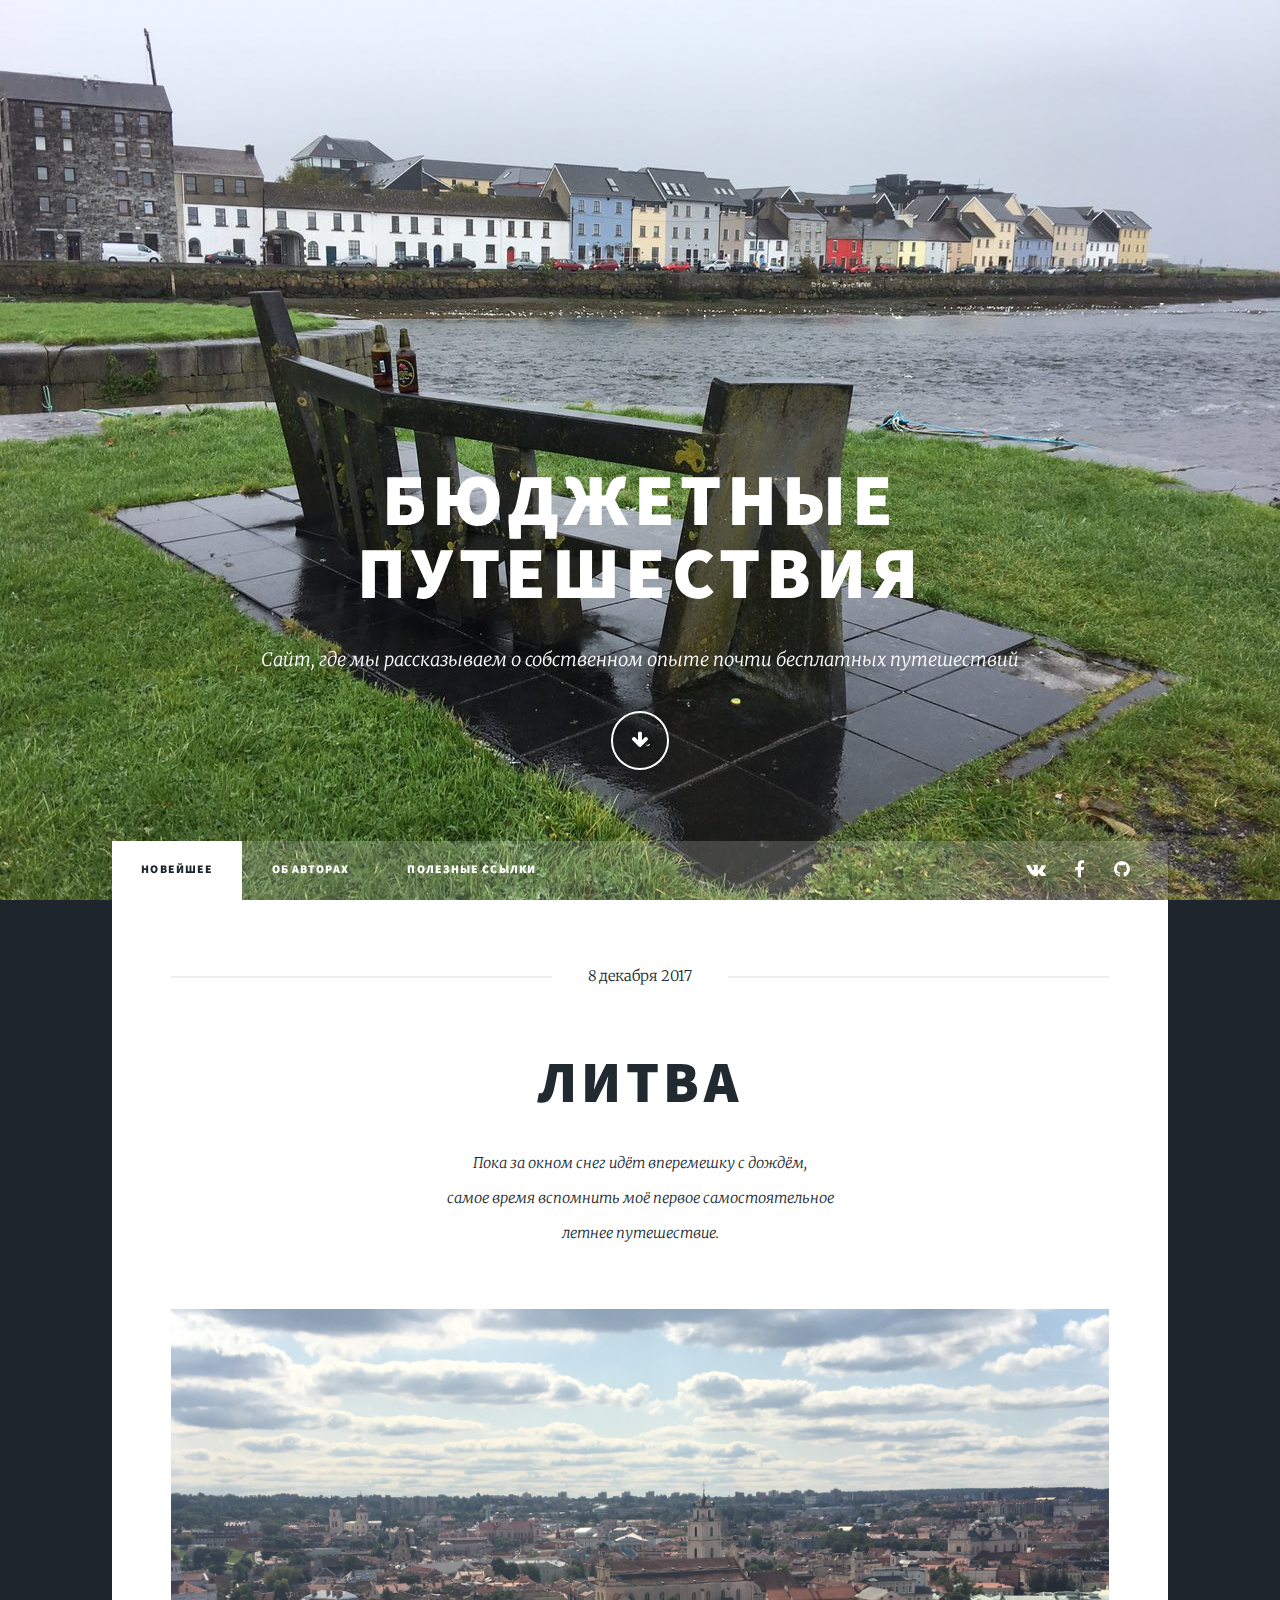
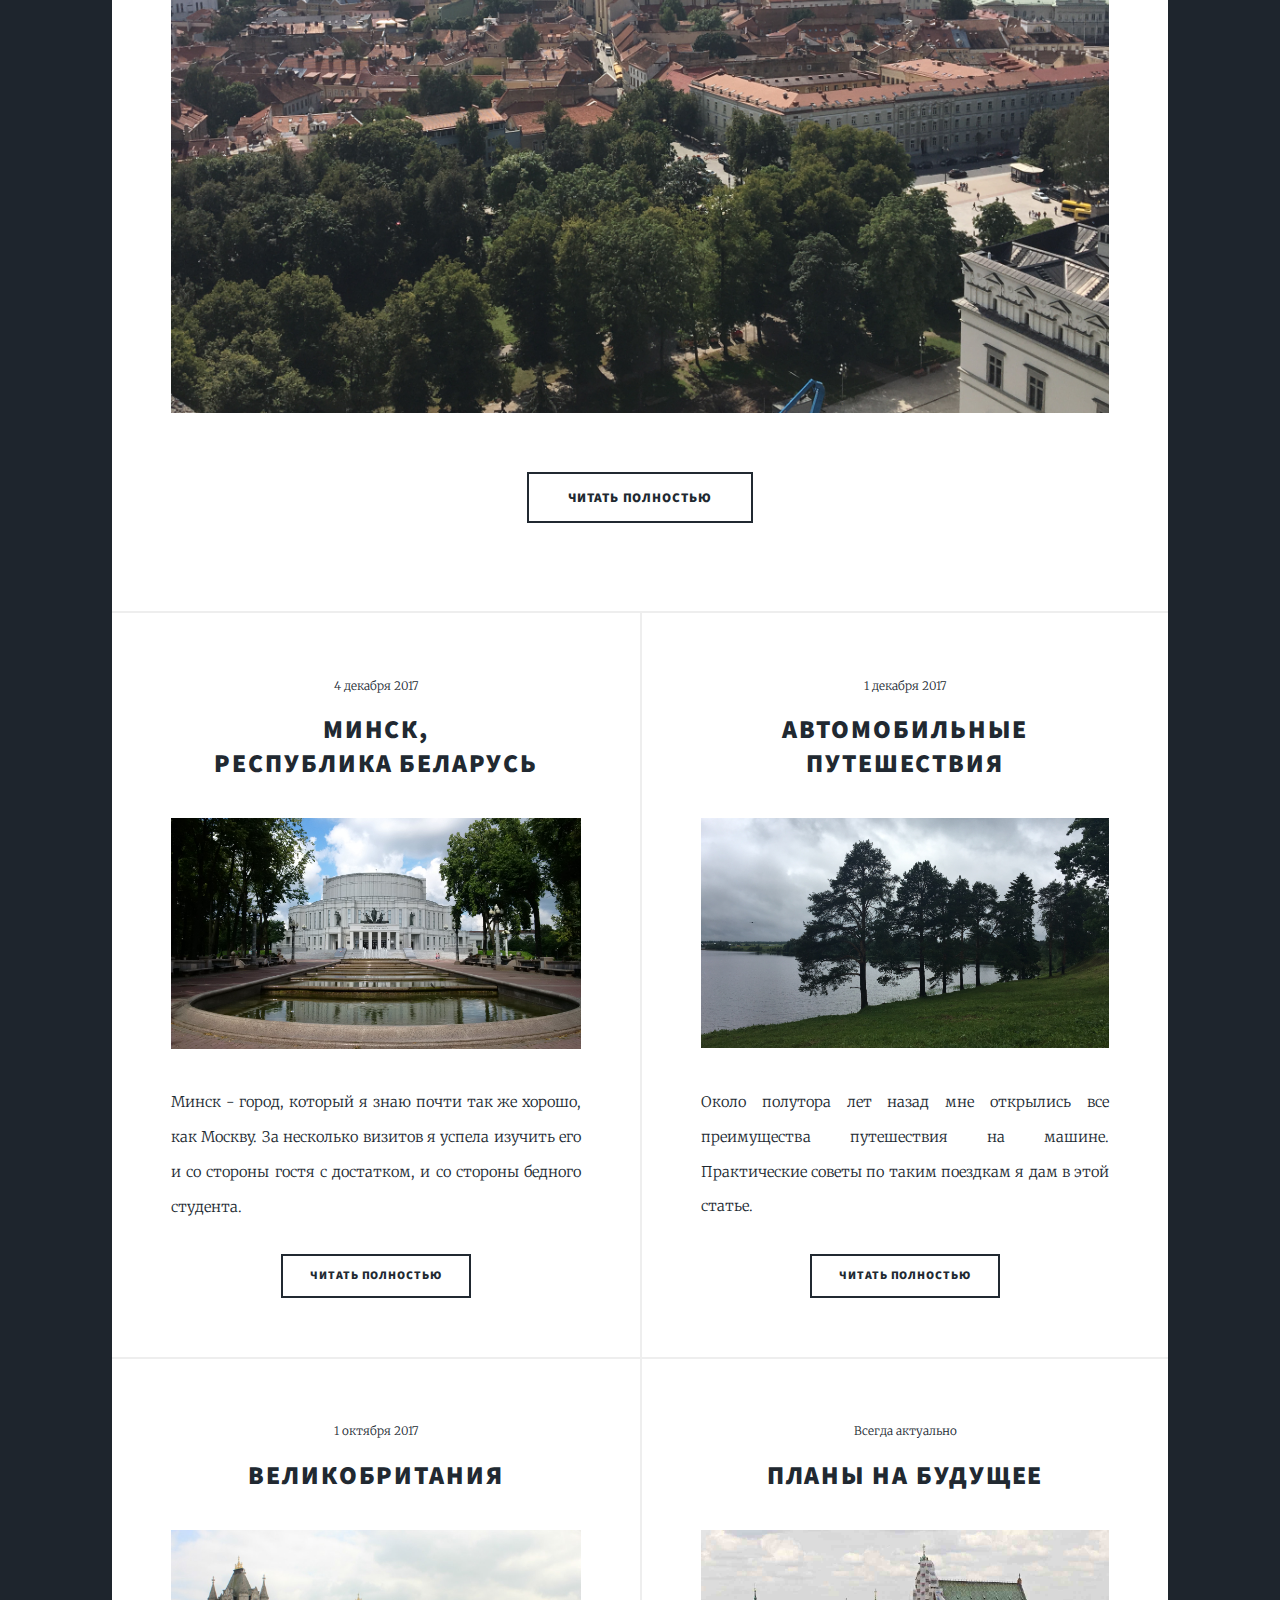
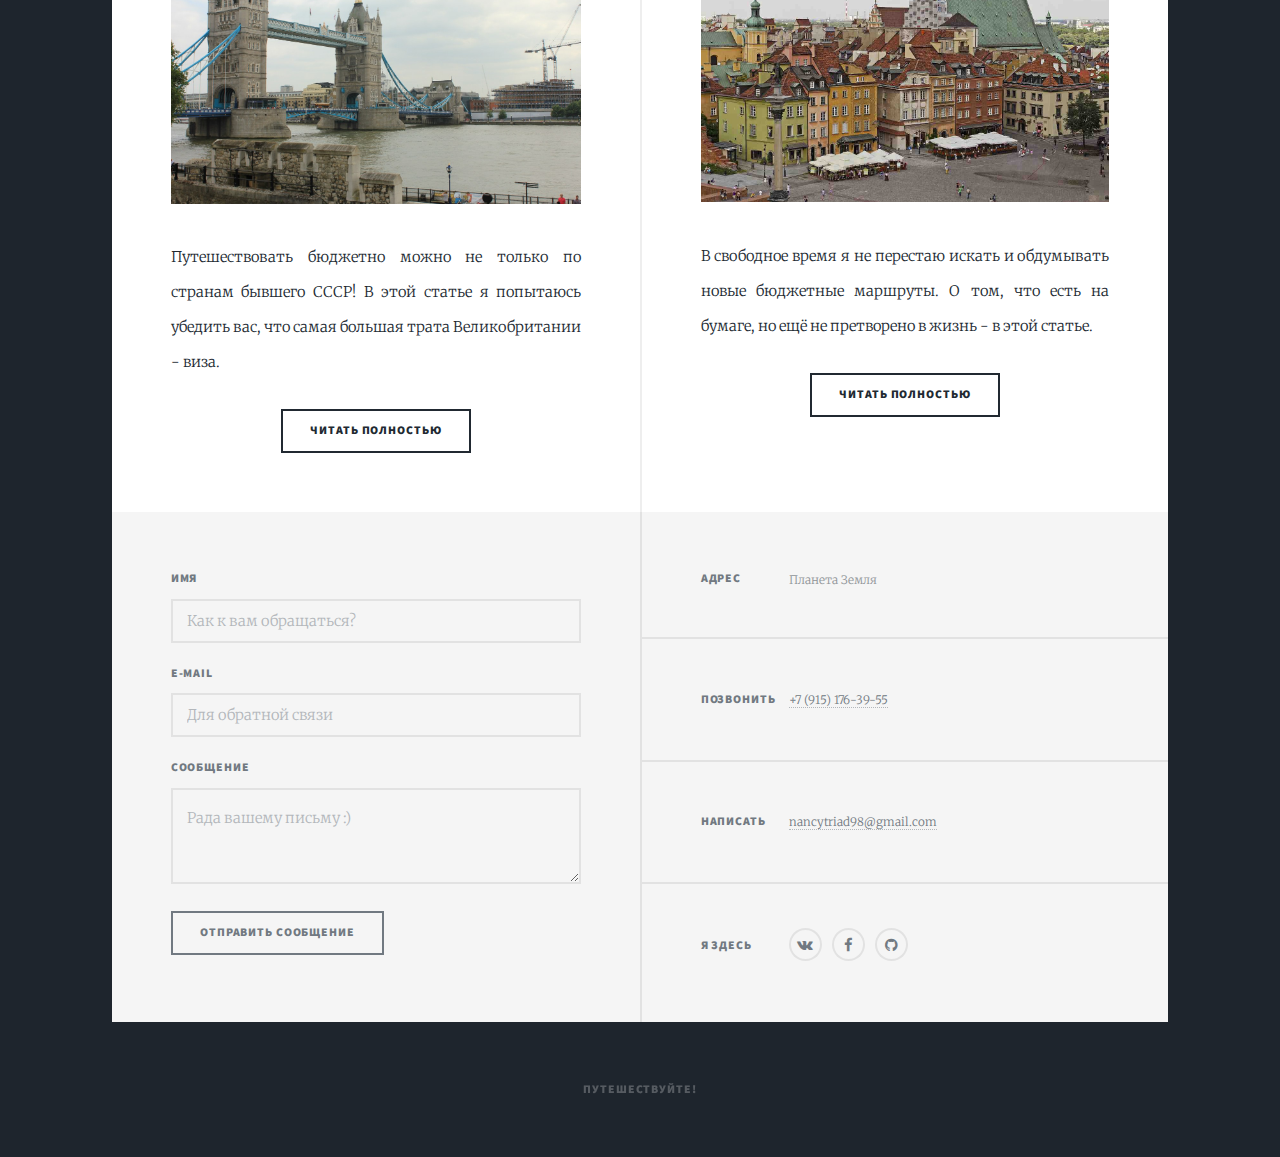
==== commit 67a810bb: "Update index.html" ====
--- a/index.html
+++ b/index.html
@@ -3,10 +3,9 @@
 <html>
 
 
-				<head>
+		<head>
 		<link href="images/favicon.ico" rel="shortcut icon" type="image/x-icon" />
 		<title>Бюджетные путешествия</title>
-		</head>
 
 		<meta charset="utf-8" />
 		<meta name="viewport" content="width=device-width, initial-scale=1, user-scalable=no" />
@@ -22,7 +21,7 @@
 					<div id="intro">
 						<h1>Бюджетные<br />
 						Путешествия</h1>
-						<p>Сайт, где я рассказываю о собственном опыте почти бесплатных путешествий</p>
+						<p>Сайт, где мы рассказываем о собственном опыте почти бесплатных путешествий</p>
 						<ul class="actions">
 							<li><a href="#header" class="button icon solo fa-arrow-down scrolly">Continue</a></li>
 						</ul>
@@ -114,7 +113,7 @@
 									</ul>
 								</article>
 
-
+									</section>
 
 
 					</div>
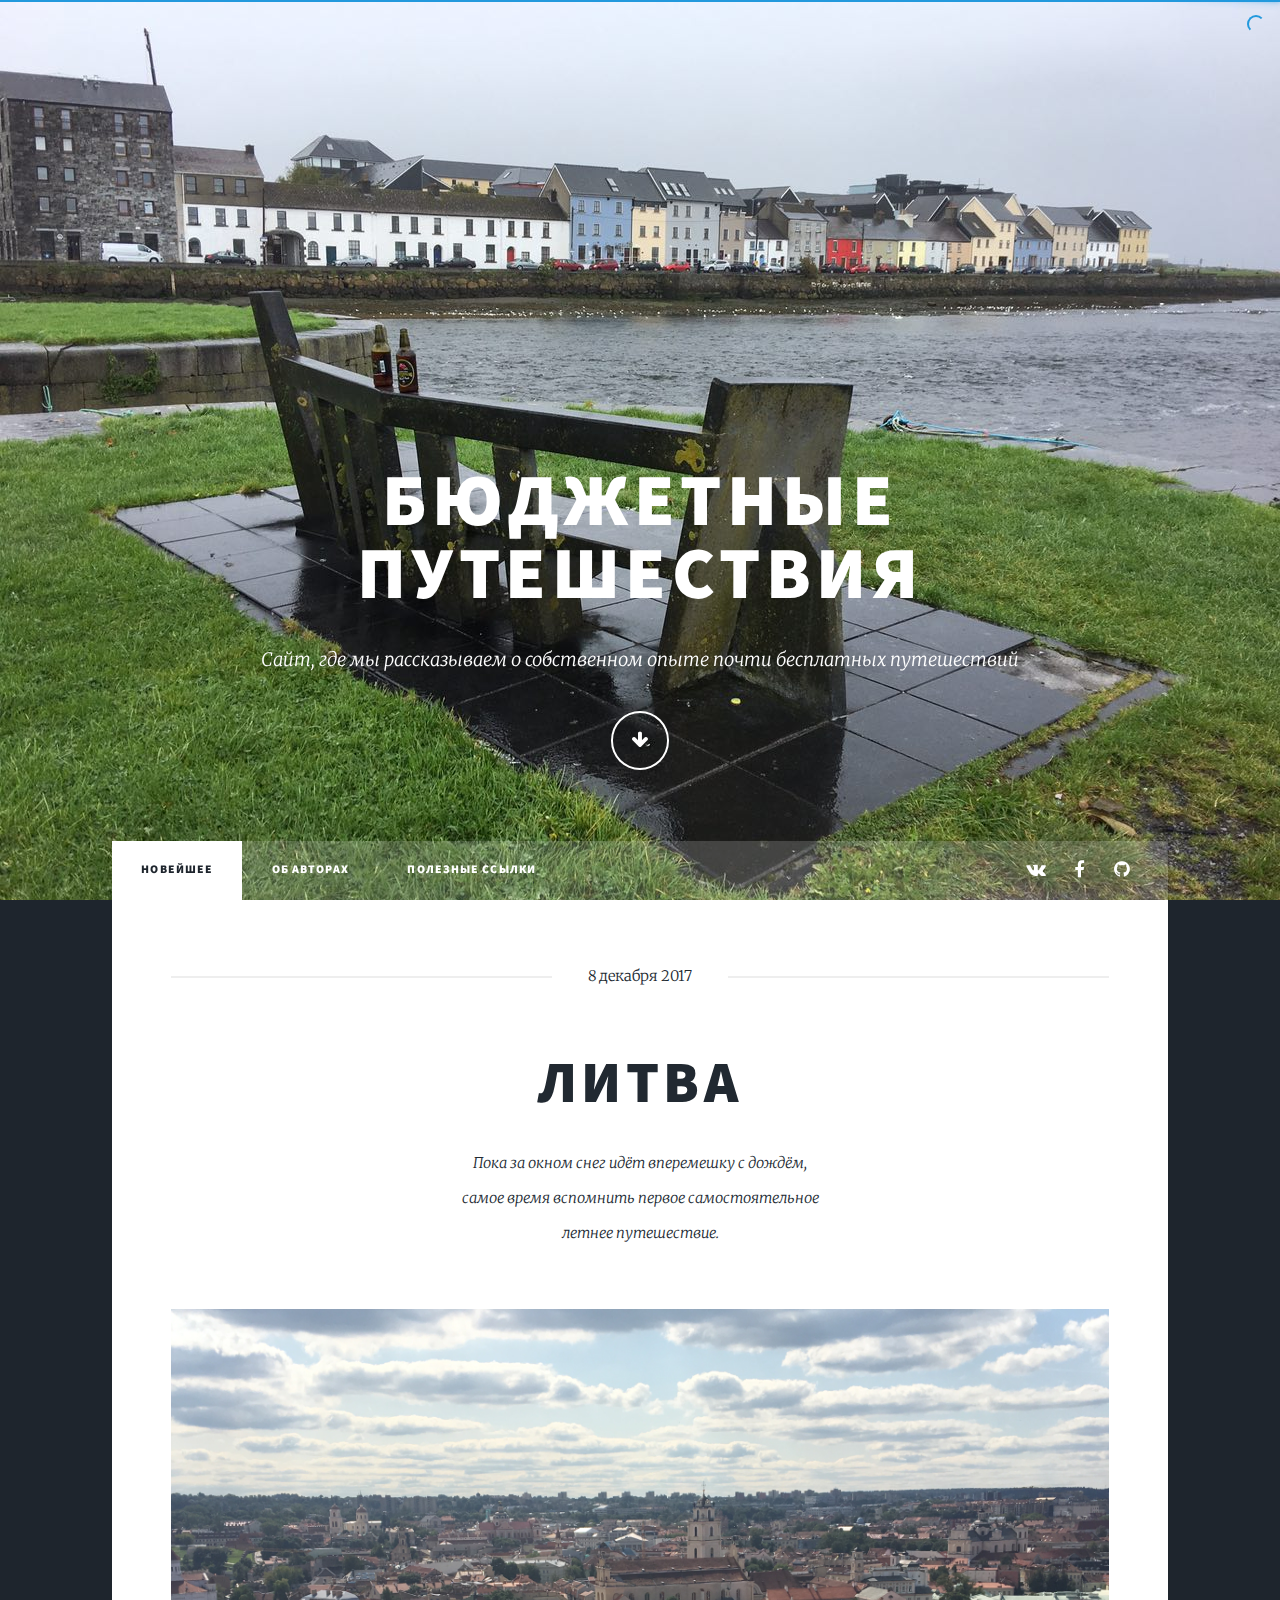
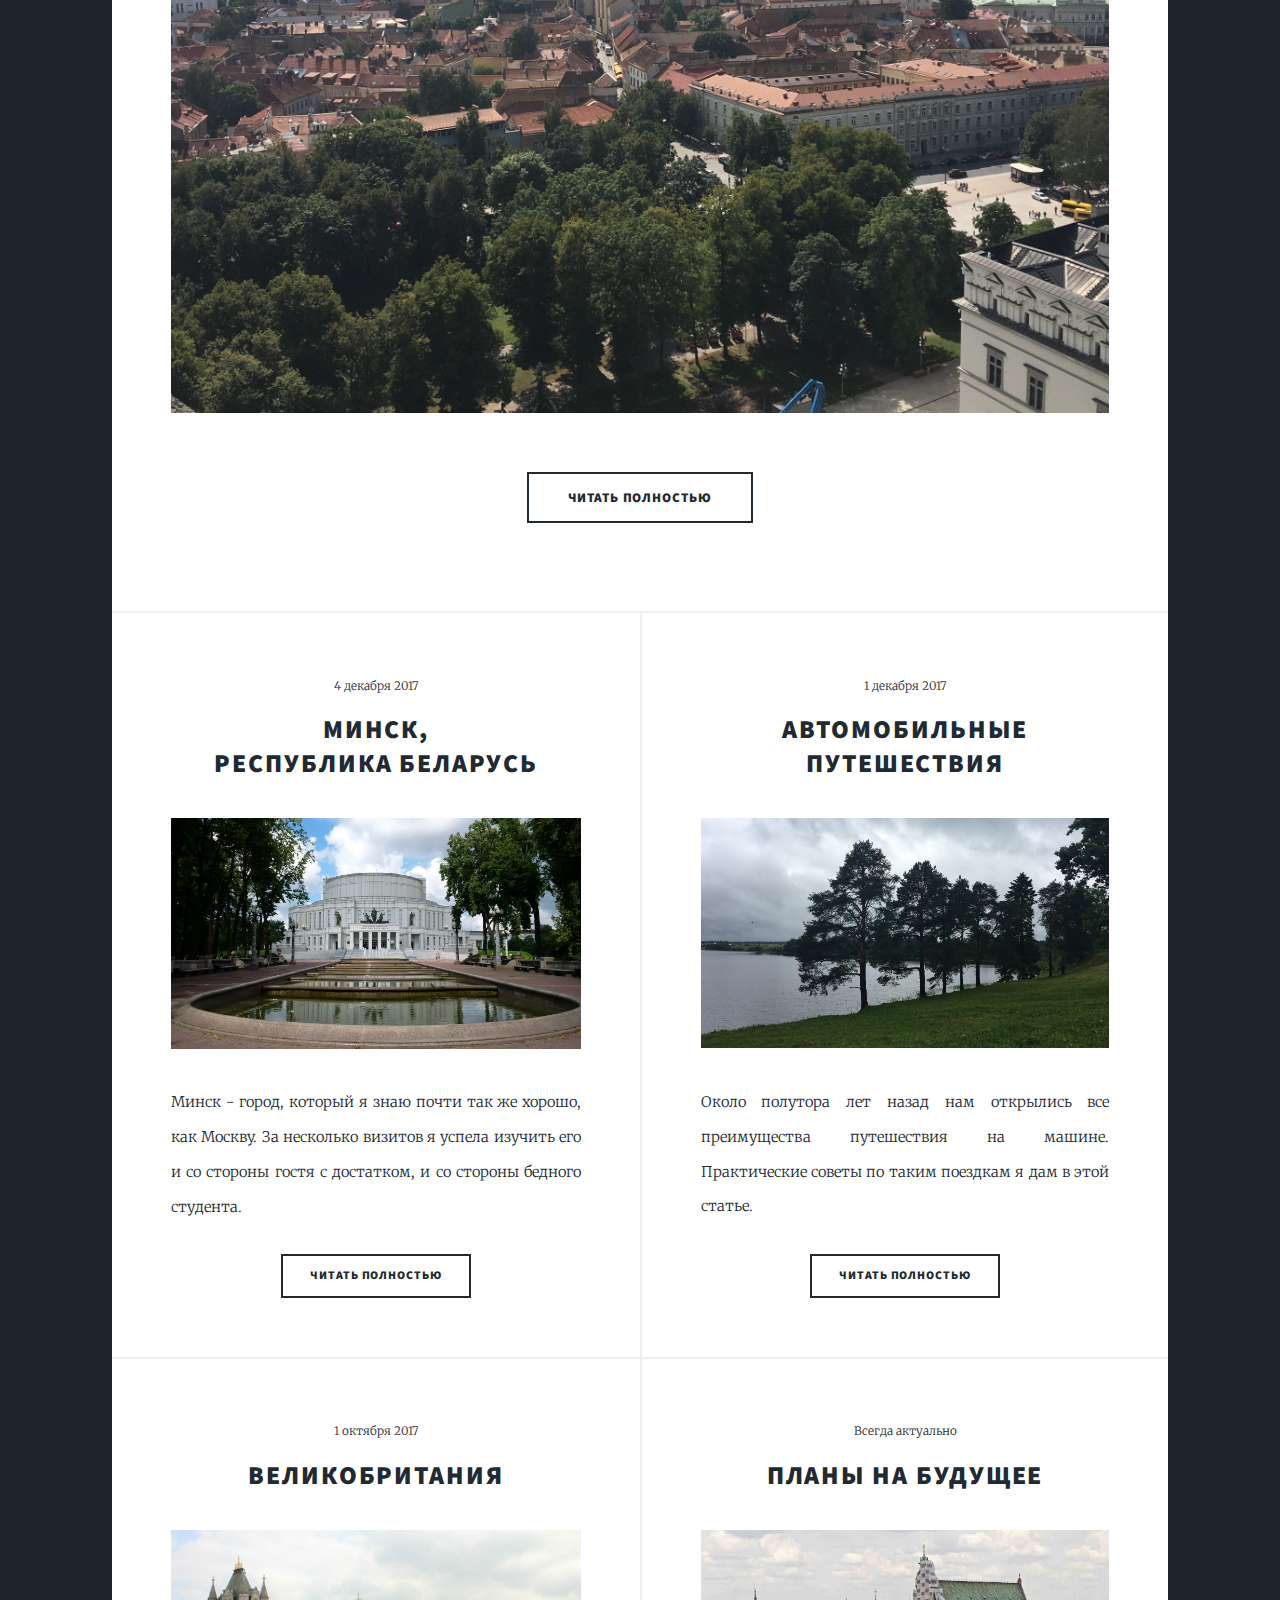
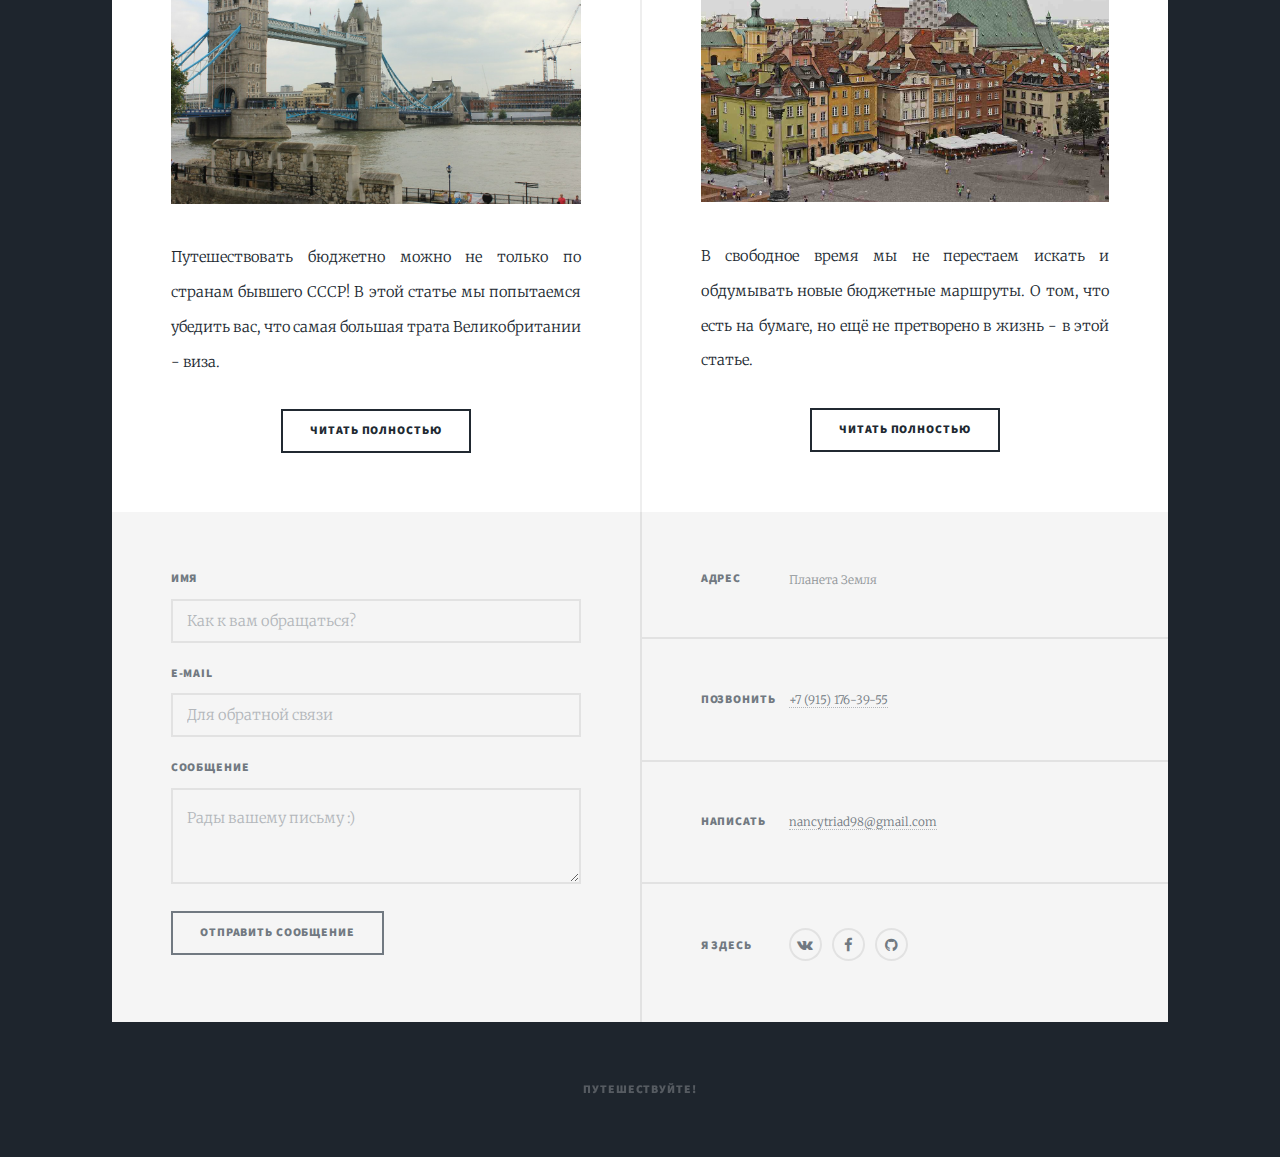
==== commit 621275bd: "Update index.html" ====
--- a/index.html
+++ b/index.html
@@ -55,7 +55,7 @@
 									<span class="date">8 декабря 2017</span>
 									<h2><a href="vilnius.html"> Литва </a></h2>
 									<p>Пока за окном снег идёт вперемешку с дождём, <br />
-										самое время вспомнить моё первое самостоятельное <br />
+										самое время вспомнить первое самостоятельное <br />
 										летнее путешествие.
 								</p>
 								</header>
@@ -85,7 +85,7 @@
 										<h2><a href="auto.html">Автомобильные путешествия</a></h2>
 									</header>
 									<a href="#" class="image fit"><img src="images/auto.jpg" alt="" /></a>
-									<p>Около полутора лет назад мне открылись все преимущества путешествия на машине. Практические советы по таким поездкам я дам в этой статье. </p>
+									<p>Около полутора лет назад нам открылись все преимущества путешествия на машине. Практические советы по таким поездкам я дам в этой статье. </p>
 									<ul class="actions">
 										<li><a href="auto.html" class="button">Читать полностью</a></li>
 									</ul>
@@ -96,7 +96,7 @@
 										<h2><a href="#">Великобритания</a></h2>
 									</header>
 									<a href="#" class="image fit"><img src="images/ldn.jpg" alt="" /></a>
-									<p>Путешествовать бюджетно можно не только по странам бывшего СССР! В этой статье я попытаюсь убедить вас, что самая большая трата Великобритании - виза. </p>
+									<p>Путешествовать бюджетно можно не только по странам бывшего СССР! В этой статье мы попытаемся убедить вас, что самая большая трата Великобритании - виза. </p>
 									<ul class="actions">
 										<li><a href="#" class="button">Читать полностью</a></li>
 									</ul>
@@ -107,7 +107,7 @@
 										<h2><a href="#">Планы на будущее</h2>
 									</header>
 									<a href="#" class="image fit"><img src="images/warsaw.jpeg" alt="" /></a>
-									<p>В свободное время я не перестаю искать и обдумывать новые бюджетные маршруты. О том, что есть на бумаге, но ещё не претворено в жизнь - в этой статье.</p>
+									<p>В свободное время мы не перестаем искать и обдумывать новые бюджетные маршруты. О том, что есть на бумаге, но ещё не претворено в жизнь - в этой статье.</p>
 									<ul class="actions">
 										<li><a href="#" class="button">Читать полностью</a></li>
 									</ul>
@@ -135,7 +135,7 @@
 								</div>
 								<div class="field">
 									<label for="message">Сообщение</label>
-									<textarea name="message" id="message" rows="2" placeholder="Рада вашему письму :)"></textarea>
+									<textarea name="message" id="message" rows="2" placeholder="Рады вашему письму :)"></textarea>
 								</div>
 								<ul class="actions">
 									<li><input type="submit" value="Отправить сообщение" /></li>
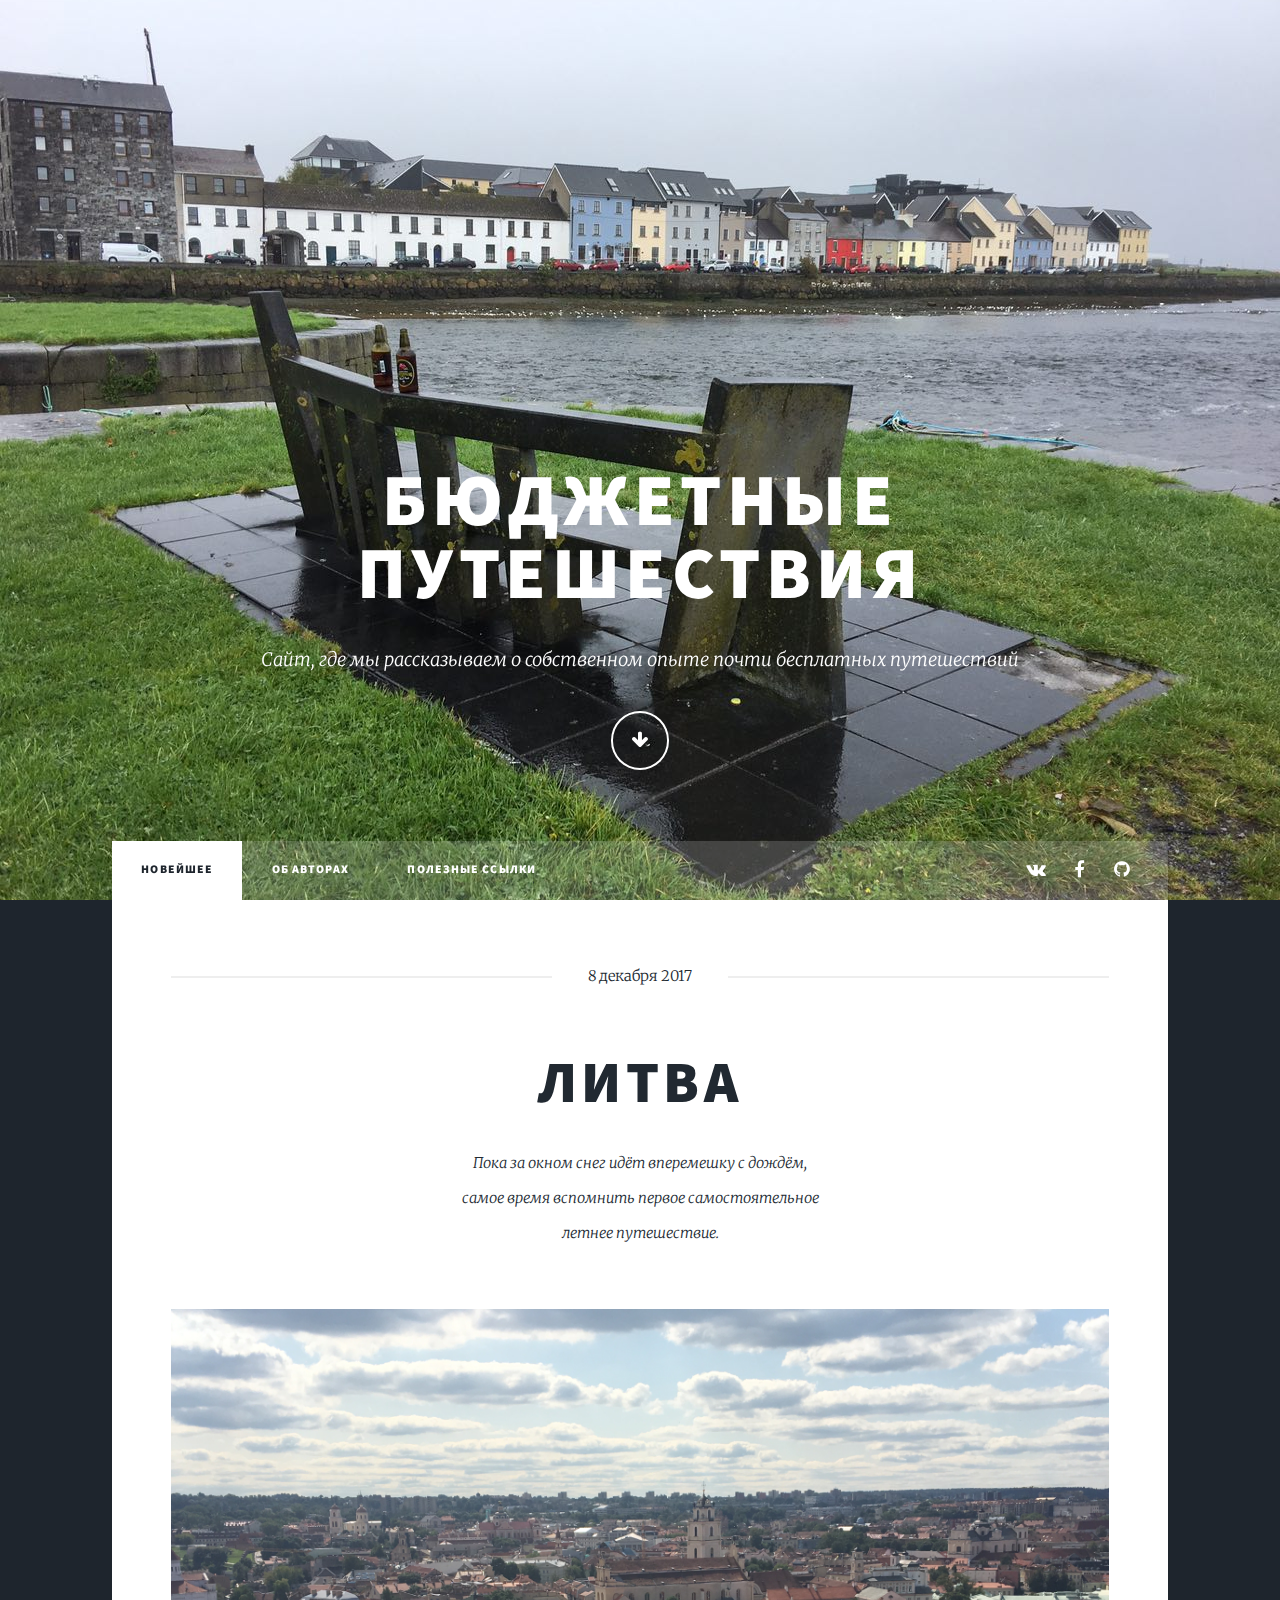
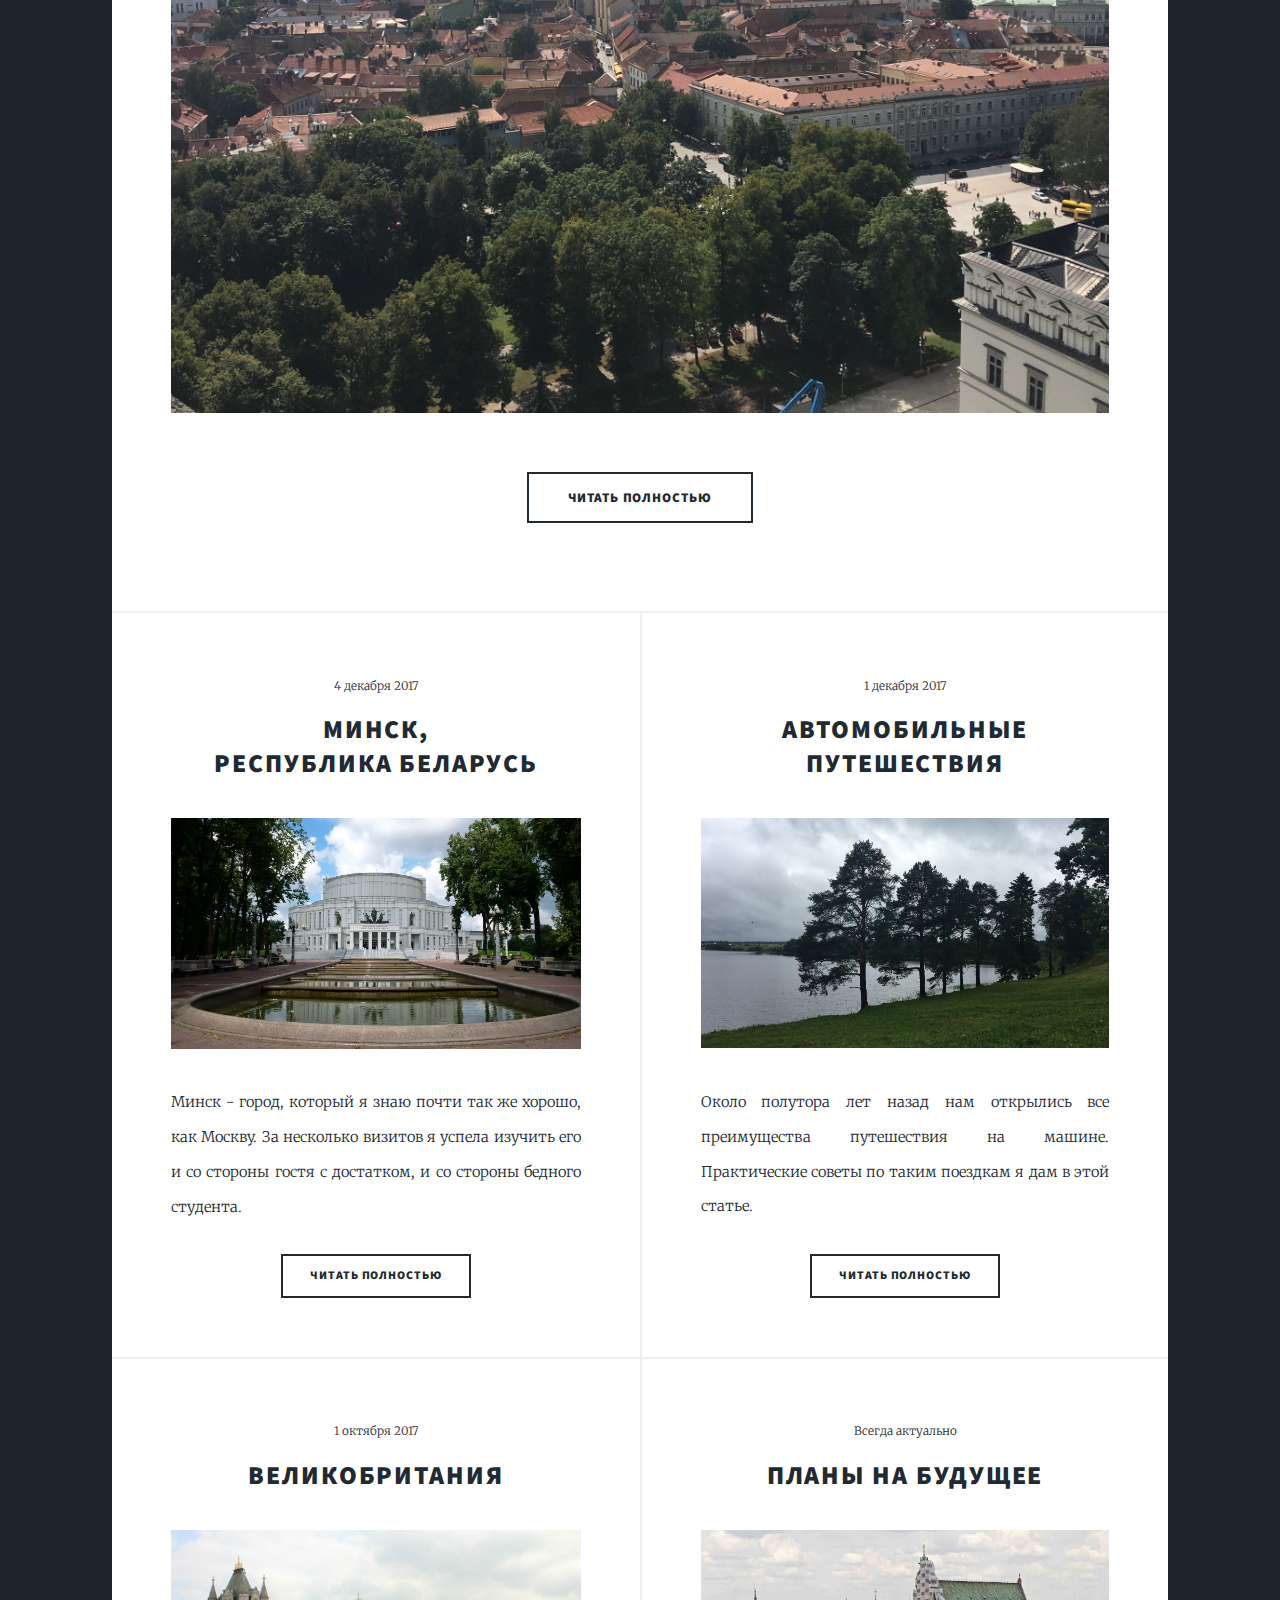
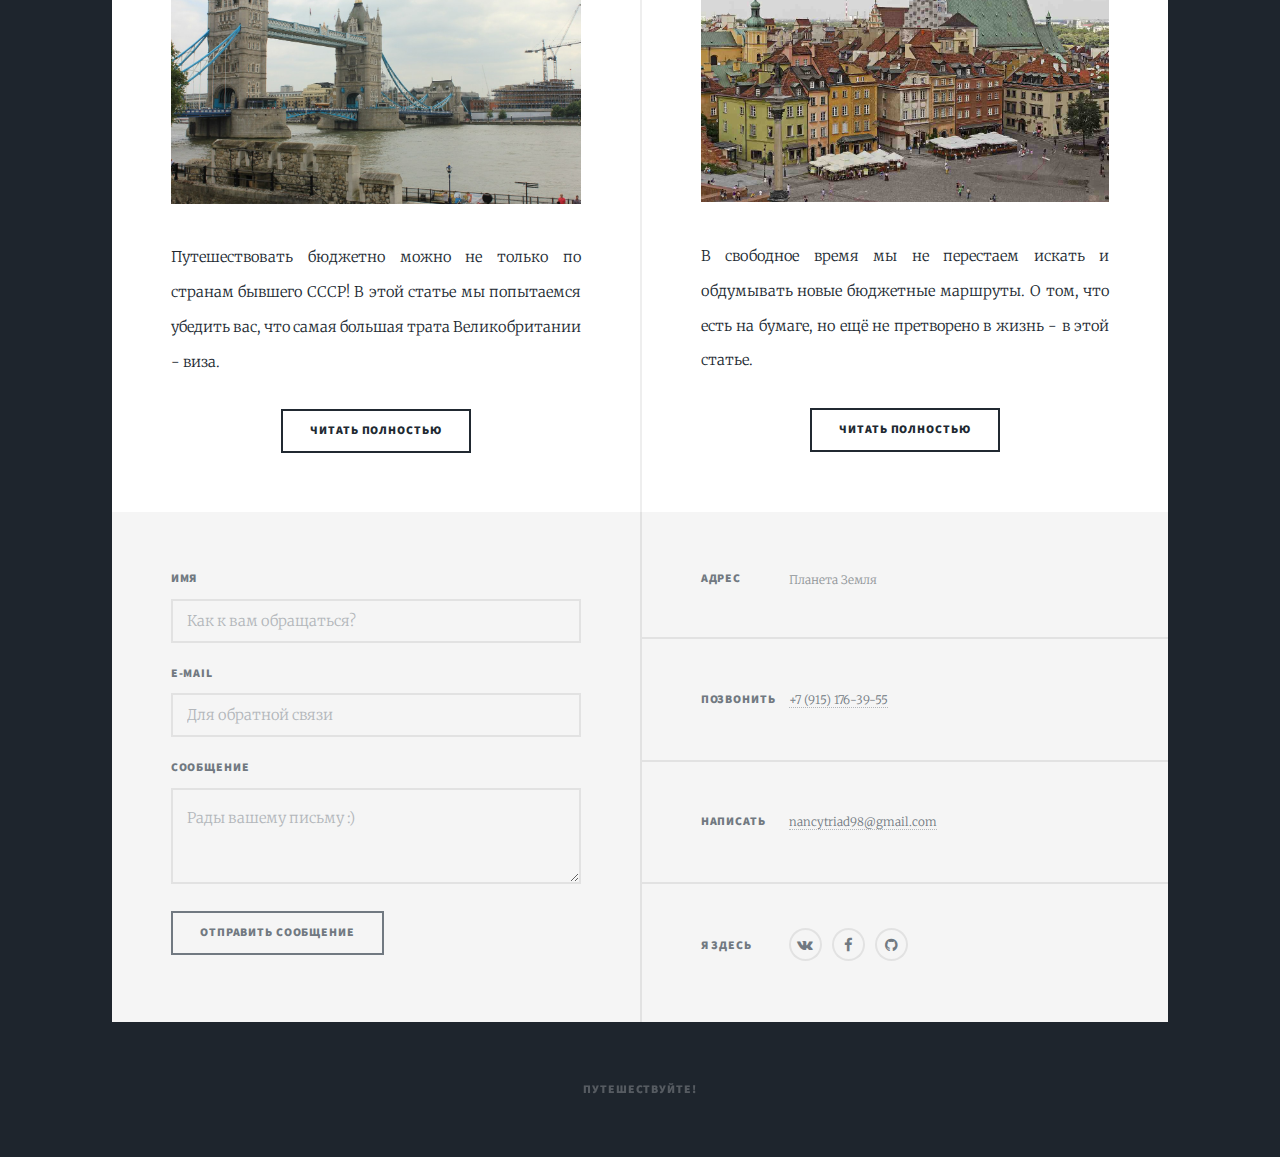
==== commit ebdc1aae: "Update index.html" ====
--- a/index.html
+++ b/index.html
@@ -104,12 +104,12 @@
 								<article>
 									<header>
 										<span class="date">Всегда актуально</span>
-										<h2><a href="#">Планы на будущее</h2>
+										<h2><a href="plans.html">Планы на будущее</h2>
 									</header>
-									<a href="#" class="image fit"><img src="images/warsaw.jpeg" alt="" /></a>
+									<a href="plans.html" class="image fit"><img src="images/warsaw.jpeg" alt="" /></a>
 									<p>В свободное время мы не перестаем искать и обдумывать новые бюджетные маршруты. О том, что есть на бумаге, но ещё не претворено в жизнь - в этой статье.</p>
 									<ul class="actions">
-										<li><a href="#" class="button">Читать полностью</a></li>
+										<li><a href="plans.html" class="button">Читать полностью</a></li>
 									</ul>
 								</article>
 
